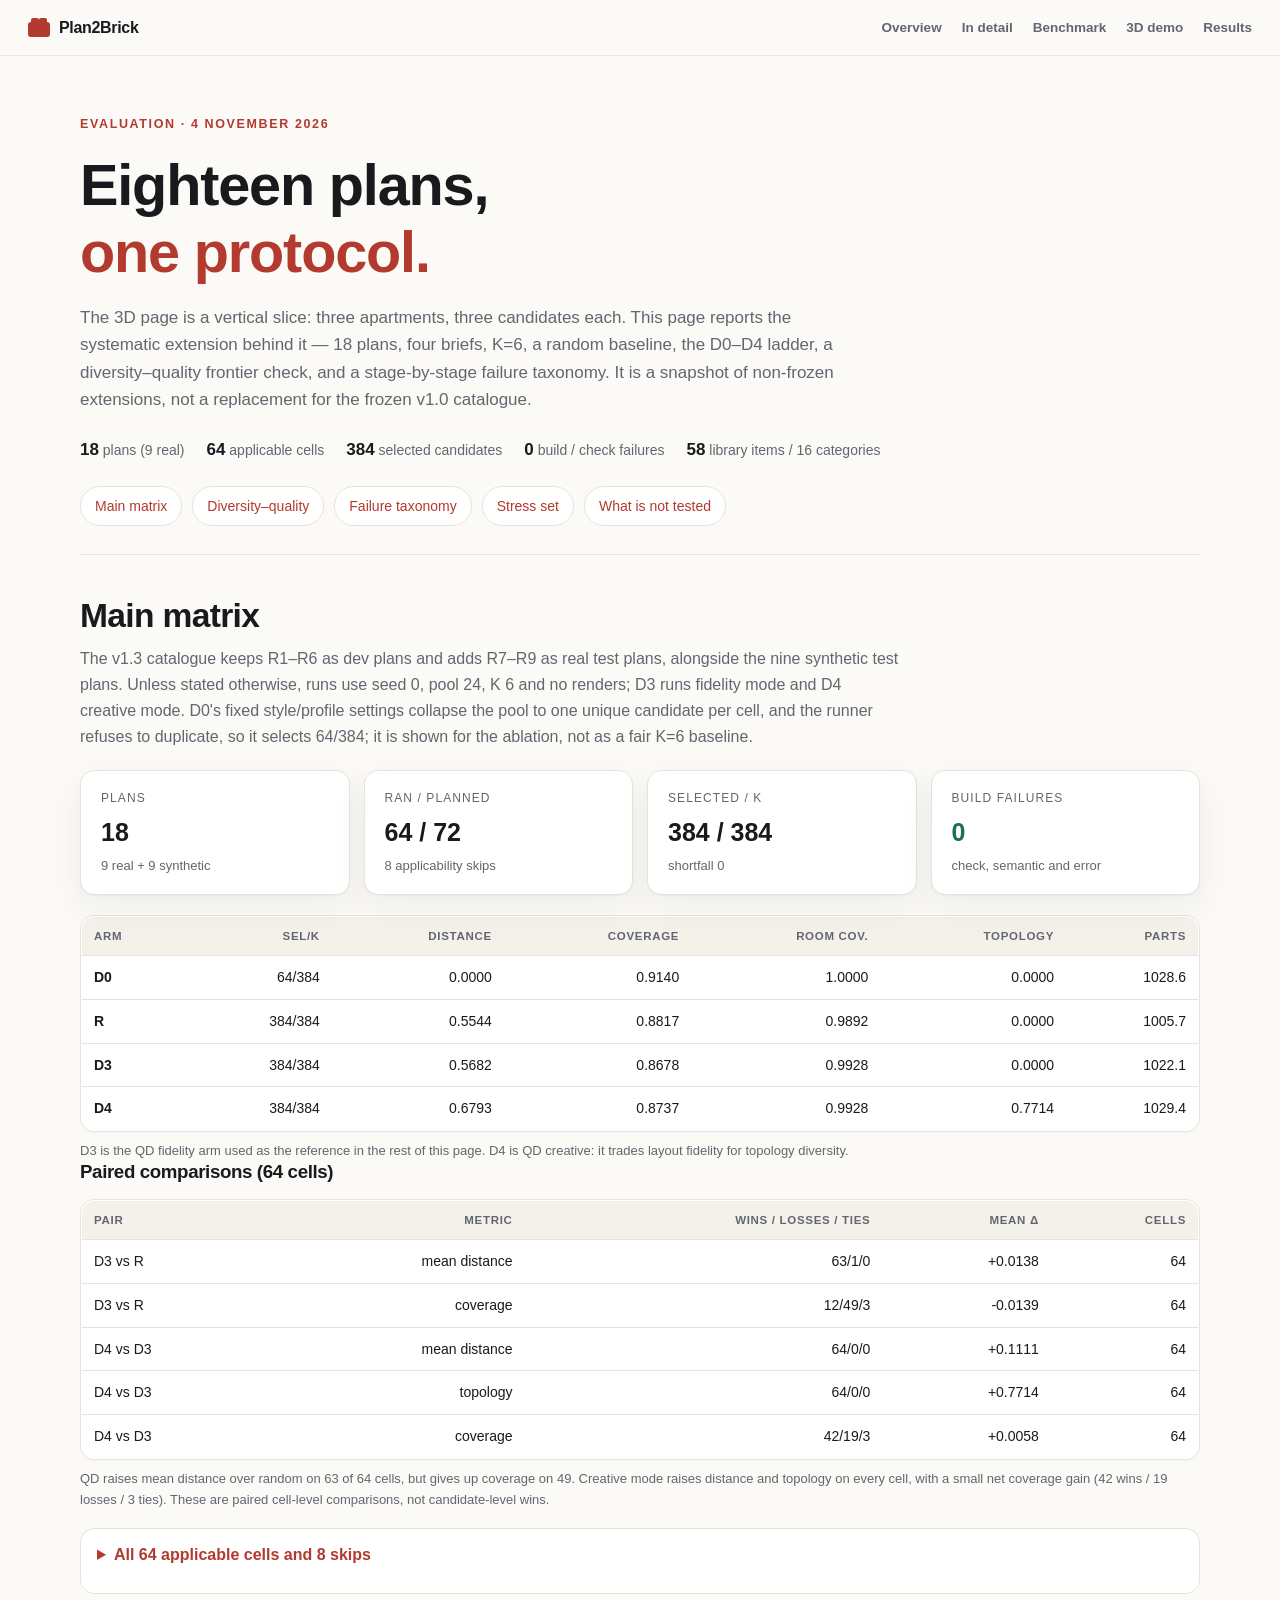
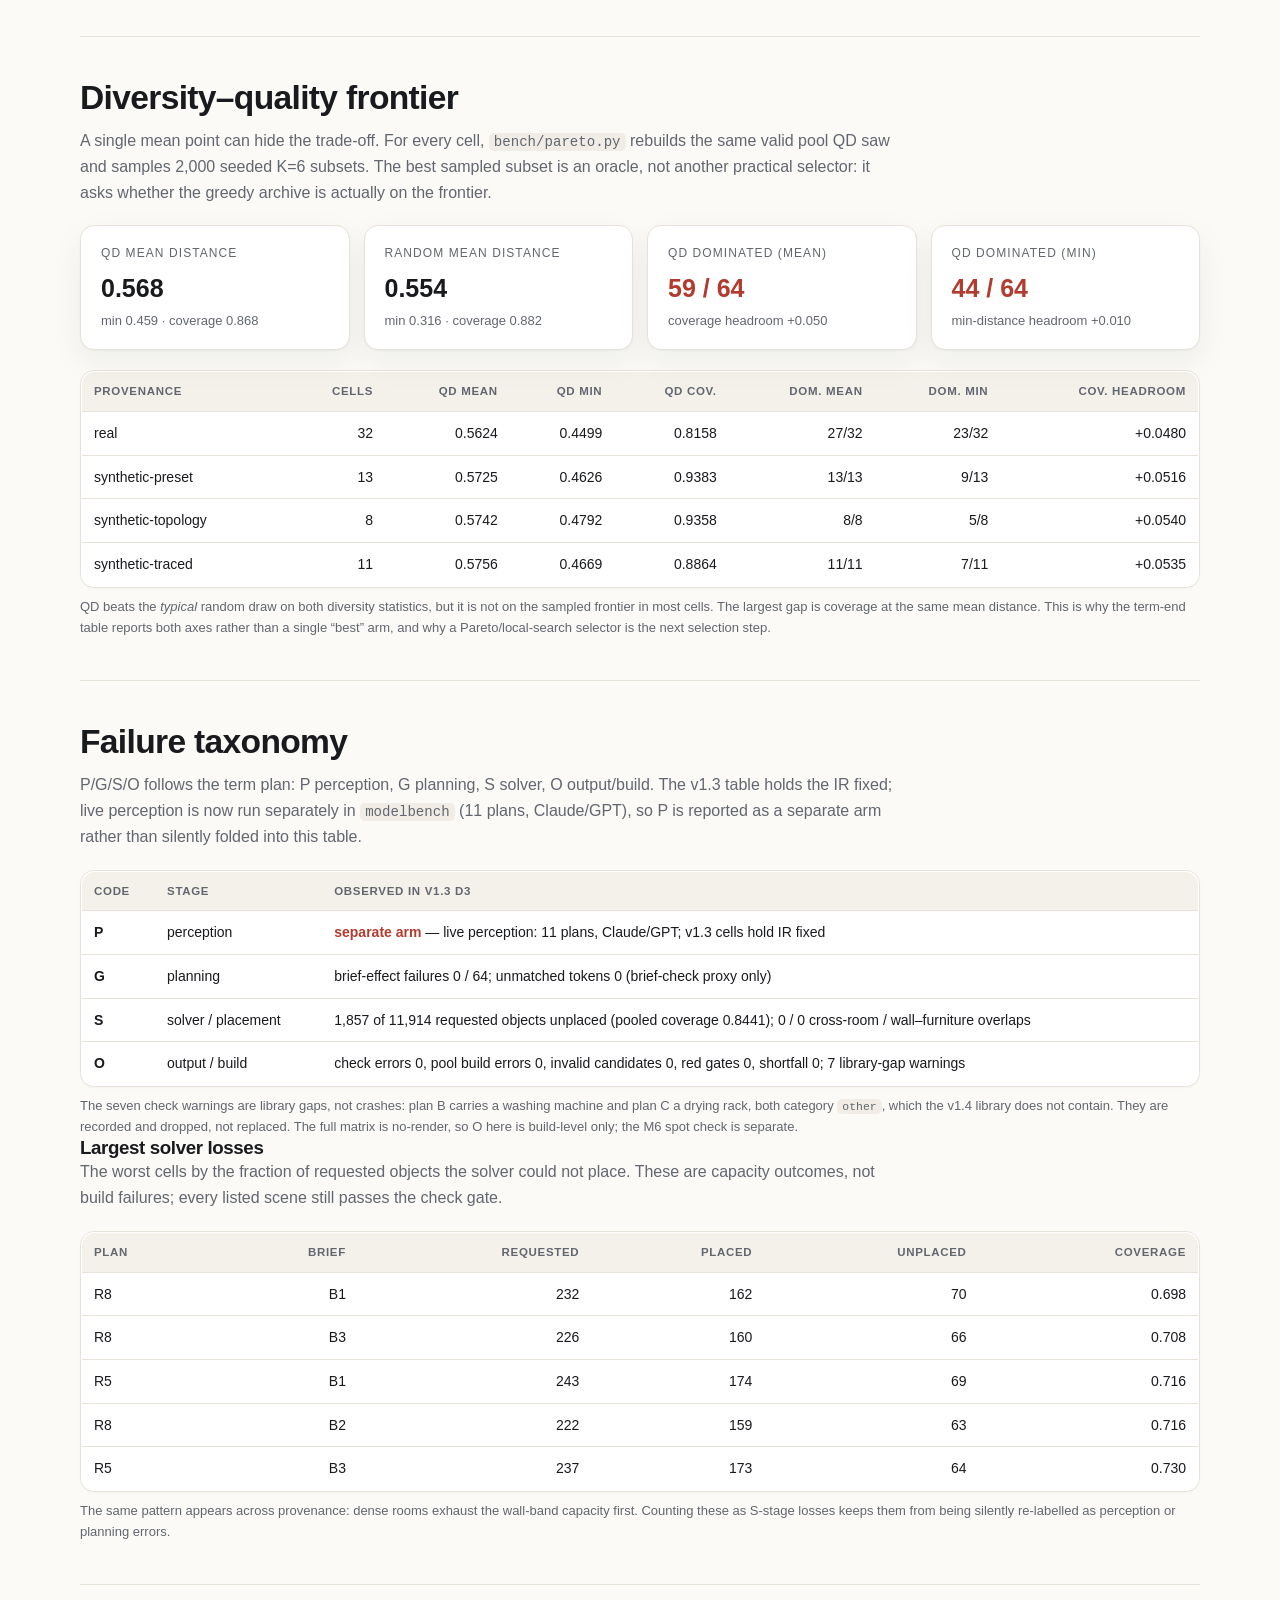
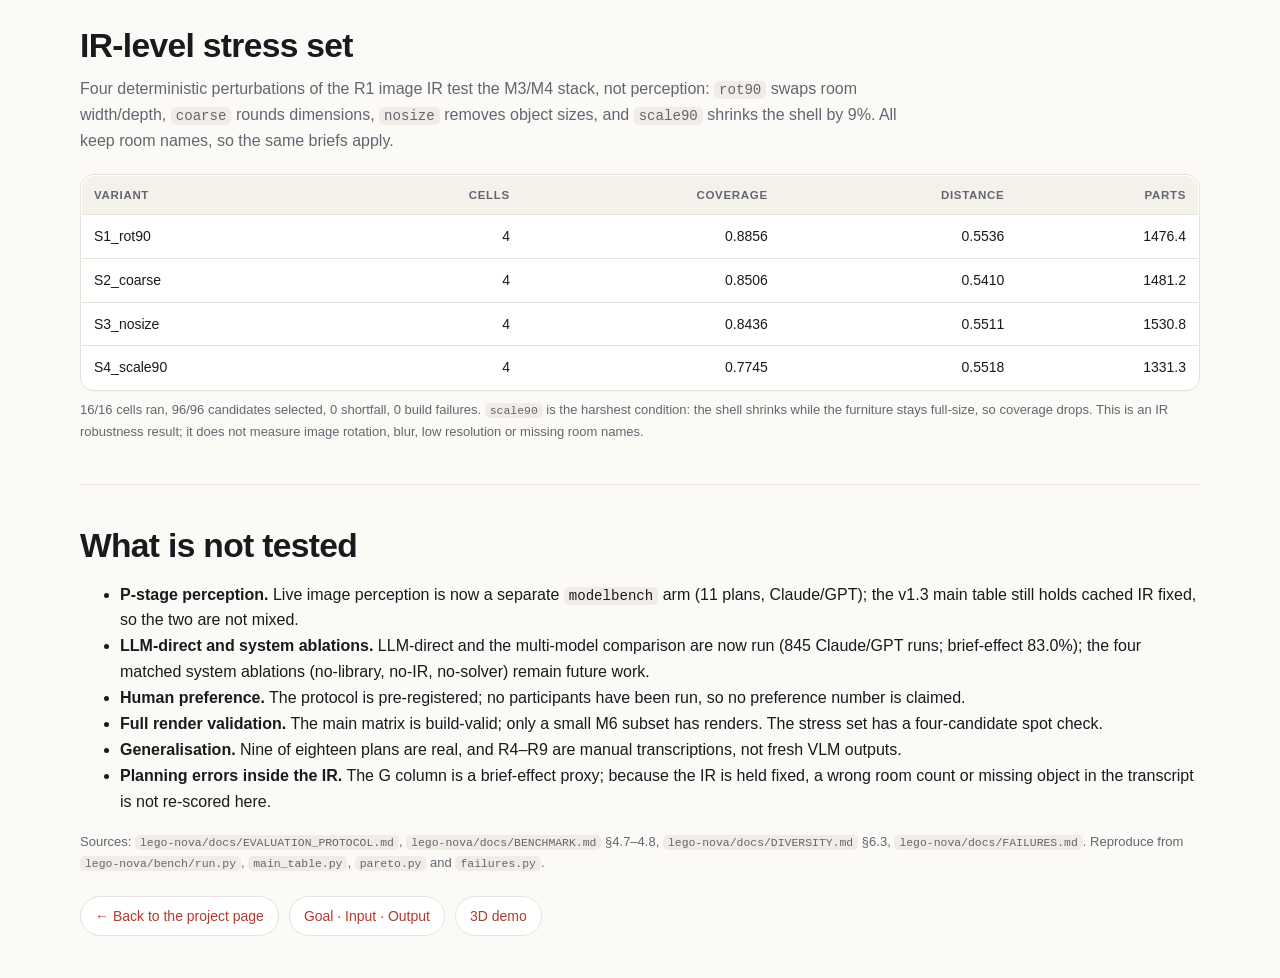
==== benchmark.html @ 7be073e9 "Publish Plan2Brick project page" ====
<!doctype html>
<html lang="en">
<head>
<meta charset="utf-8">
<meta name="viewport" content="width=device-width, initial-scale=1">
<title>Plan2Brick · Benchmark</title>
<meta name="description" content="Plan2Brick benchmark: 18 floor plans, 4 briefs, K=6, four baseline arms, diversity-quality Pareto and a P/G/S/O failure taxonomy (4 November 2026).">
<link rel="icon" href="data:image/svg+xml,%3Csvg xmlns='http://www.w3.org/2000/svg' viewBox='0 0 64 64'%3E%3Crect x='6' y='20' width='52' height='34' rx='6' fill='%23b23a2e'/%3E%3Crect x='14' y='12' width='12' height='10' rx='3' fill='%23b23a2e'/%3E%3Crect x='38' y='12' width='12' height='10' rx='3' fill='%23b23a2e'/%3E%3C/svg%3E">
<link rel="stylesheet" href="./styles.css">
<style>
  .bench-hero { padding: 58px 0 28px; border-bottom: 1px solid var(--line); }
  .bench-hero h1 { font-size: clamp(2rem, 4.6vw, 3.6rem); max-width: 900px; }
  .bench-hero h1 em { color: var(--accent); font-style: normal; }
  .bench-sub { max-width: 760px; color: var(--muted); margin-top: 18px; font-size: 17px; }
  .facts { display: flex; flex-wrap: wrap; gap: 10px 22px; margin-top: 22px; color: var(--muted); font-size: 14px; }
  .facts b { color: var(--ink); font-size: 17px; }
  .bench-section { padding: 42px 0; border-bottom: 1px solid var(--line); }
  .bench-section h2 { font-size: clamp(1.5rem, 2.7vw, 2.1rem); margin-bottom: 10px; }
  .bench-section .lede { max-width: 820px; color: var(--muted); margin-bottom: 20px; }
  .bench-grid { display: grid; grid-template-columns: repeat(auto-fit, minmax(210px, 1fr)); gap: 14px; margin: 20px 0; }
  .card { background: var(--card); border: 1px solid var(--line); border-radius: var(--radius); padding: 18px 20px; box-shadow: var(--shadow); }
  .card .k { color: var(--muted); font-size: 12px; text-transform: uppercase; letter-spacing: .09em; }
  .card .v { font-size: 25px; font-weight: 750; margin-top: 4px; }
  .card .n { color: var(--muted); font-size: 13px; margin-top: 2px; }
  .table-wrap { overflow-x: auto; margin: 16px 0 8px; border-radius: var(--radius); }
  table { width: 100%; border-collapse: collapse; margin: 0; font-size: 14px; background: var(--card); border: 1px solid var(--line); border-radius: var(--radius); overflow: hidden; }
  th, td { padding: 10px 12px; border-bottom: 1px solid var(--line); text-align: right; white-space: nowrap; }
  th { background: var(--soft); color: var(--muted); font-size: 11.5px; text-transform: uppercase; letter-spacing: .06em; }
  th:first-child, td:first-child { text-align: left; }
  tr:last-child td { border-bottom: none; }
  .fault-table th:nth-child(2), .fault-table td:nth-child(2),
  .fault-table th:nth-child(3), .fault-table td:nth-child(3) { text-align: left; }
  .fault-table td:nth-child(3) { white-space: normal; min-width: 340px; }
  .all-cells { margin-top: 18px; border: 1px solid var(--line); border-radius: var(--radius); background: var(--card); padding: 0 16px 12px; }
  .all-cells summary { cursor: pointer; padding: 13px 0; font-weight: 650; color: var(--accent); }
  .all-cells .table-wrap { margin-top: 4px; }
  .note { color: var(--muted); font-size: 13px; margin-top: 8px; }
  .good { color: var(--green); font-weight: 650; }
  .warn { color: var(--accent); font-weight: 650; }
  .bench-links { display: flex; flex-wrap: wrap; gap: 10px; margin-top: 22px; }
  .bench-links a { border: 1px solid var(--line); background: var(--card); border-radius: 999px; padding: 8px 14px; font-size: 14px; }
  .bench-links a:hover { text-decoration: none; border-color: var(--accent); color: var(--accent); }
  code { font-family: var(--mono); }
  @media (max-width: 720px) {
    .site-head nav { display: none; }
    .bench-section { padding: 30px 0; }
    th, td { padding: 8px 9px; font-size: 12.5px; }
  }
</style>
</head>
<body>
<a class="skip" href="#main">Skip to the benchmark</a>
<header class="site-head">
  <a class="brand" href="index.html" aria-label="Plan2Brick home">
    <span class="brick" aria-hidden="true"><i></i><i></i></span>
    <span>Plan2Brick</span>
  </a>
  <nav aria-label="Sections">
    <a href="index.html">Overview</a>
    <a href="goal.html">In detail</a>
    <a href="benchmark.html" aria-current="page">Benchmark</a>
    <a href="index.html#viewer">3D demo</a>
    <a href="index.html#results">Results</a>
  </nav>
</header>

<main id="main">
<section class="bench-hero wrap">
  <p class="eyebrow">Evaluation · 4 November 2026</p>
  <h1>Eighteen plans,<br><em>one protocol.</em></h1>
  <p class="bench-sub">The 3D page is a vertical slice: three apartments, three candidates each.
  This page reports the systematic extension behind it — 18 plans, four briefs, K=6,
  a random baseline, the D0–D4 ladder, a diversity–quality frontier check, and a
  stage-by-stage failure taxonomy. It is a snapshot of non-frozen extensions, not a
  replacement for the frozen v1.0 catalogue.</p>
  <div class="facts">
    <span><b>18</b> plans (9 real)</span>
    <span><b>64</b> applicable cells</span>
    <span><b>384</b> selected candidates</span>
    <span><b>0</b> build / check failures</span>
    <span><b>58</b> library items / 16 categories</span>
  </div>
  <div class="bench-links">
    <a href="#matrix">Main matrix</a>
    <a href="#pareto">Diversity–quality</a>
    <a href="#failures">Failure taxonomy</a>
    <a href="#stress">Stress set</a>
    <a href="#caveats">What is not tested</a>
  </div>
</section>

<section class="bench-section wrap" id="matrix">
  <h2>Main matrix</h2>
  <p class="lede">The v1.3 catalogue keeps R1–R6 as dev plans and adds R7–R9 as real test
  plans, alongside the nine synthetic test plans. Unless stated otherwise, runs use seed
  0, pool 24, K 6 and no renders; D3 runs fidelity mode and D4 creative mode. D0's fixed
  style/profile settings collapse the pool to one unique candidate per cell, and the
  runner refuses to duplicate, so it selects 64/384; it is shown for the ablation, not as
  a fair K=6 baseline.</p>
  <div class="bench-grid">
    <div class="card"><div class="k">Plans</div><div class="v">18</div><div class="n">9 real + 9 synthetic</div></div>
    <div class="card"><div class="k">Ran / planned</div><div class="v">64 / 72</div><div class="n">8 applicability skips</div></div>
    <div class="card"><div class="k">Selected / K</div><div class="v">384 / 384</div><div class="n">shortfall 0</div></div>
    <div class="card"><div class="k">Build failures</div><div class="v good">0</div><div class="n">check, semantic and error</div></div>
  </div>
  <div class="table-wrap"><table class=""><thead><tr><th>Arm</th><th>Sel/K</th><th>Distance</th><th>Coverage</th><th>Room cov.</th><th>Topology</th><th>Parts</th></tr></thead><tbody><tr><td><b>D0</b></td><td>64/384</td><td>0.0000</td><td>0.9140</td><td>1.0000</td><td>0.0000</td><td>1028.6</td></tr><tr><td><b>R</b></td><td>384/384</td><td>0.5544</td><td>0.8817</td><td>0.9892</td><td>0.0000</td><td>1005.7</td></tr><tr><td><b>D3</b></td><td>384/384</td><td>0.5682</td><td>0.8678</td><td>0.9928</td><td>0.0000</td><td>1022.1</td></tr><tr><td><b>D4</b></td><td>384/384</td><td>0.6793</td><td>0.8737</td><td>0.9928</td><td>0.7714</td><td>1029.4</td></tr></tbody></table></div>
  <p class="note">D3 is the QD fidelity arm used as the reference in the rest of this page.
  D4 is QD creative: it trades layout fidelity for topology diversity.</p>

  <h3>Paired comparisons (64 cells)</h3>
  <div class="table-wrap"><table class=""><thead><tr><th>Pair</th><th>Metric</th><th>Wins / losses / ties</th><th>Mean Δ</th><th>Cells</th></tr></thead><tbody><tr><td>D3 vs R</td><td>mean distance</td><td>63/1/0</td><td>+0.0138</td><td>64</td></tr><tr><td>D3 vs R</td><td>coverage</td><td>12/49/3</td><td>-0.0139</td><td>64</td></tr><tr><td>D4 vs D3</td><td>mean distance</td><td>64/0/0</td><td>+0.1111</td><td>64</td></tr><tr><td>D4 vs D3</td><td>topology</td><td>64/0/0</td><td>+0.7714</td><td>64</td></tr><tr><td>D4 vs D3</td><td>coverage</td><td>42/19/3</td><td>+0.0058</td><td>64</td></tr></tbody></table></div>
  <p class="note">QD raises mean distance over random on 63 of 64 cells, but gives up
  coverage on 49. Creative mode raises distance and topology on every cell, with a small
  net coverage gain (42 wins / 19 losses / 3 ties). These are paired cell-level
  comparisons, not candidate-level wins.</p>

  <details class="all-cells">
    <summary>All 64 applicable cells and 8 skips</summary>
    <div class="table-wrap"><table class=""><thead><tr><th>Plan</th><th>Brief</th><th>Split</th><th>Provenance</th><th>Sel/K</th><th>Distance</th><th>Coverage</th><th>Room cov.</th><th>Parts</th></tr></thead><tbody><tr><td>R1</td><td>B1</td><td>dev</td><td>real</td><td>6/6</td><td>0.552</td><td>0.836</td><td>1.000</td><td>1463.8</td></tr><tr><td>R1</td><td>B2</td><td>dev</td><td>real</td><td>6/6</td><td>0.554</td><td>0.870</td><td>1.000</td><td>1466.8</td></tr><tr><td>R1</td><td>B3</td><td>dev</td><td>real</td><td>6/6</td><td>0.551</td><td>0.846</td><td>1.000</td><td>1461.3</td></tr><tr><td>R1</td><td>B4</td><td>dev</td><td>real</td><td>6/6</td><td>0.567</td><td>0.867</td><td>1.000</td><td>1475.2</td></tr><tr><td>R2</td><td>B1</td><td>dev</td><td>real</td><td>6/6</td><td>0.559</td><td>0.879</td><td>1.000</td><td>771.0</td></tr><tr><td>R2</td><td>B2</td><td>dev</td><td>real</td><td>6/6</td><td>0.575</td><td>0.901</td><td>1.000</td><td>783.5</td></tr><tr><td>R2</td><td>B3</td><td>dev</td><td>real</td><td>6/6</td><td>0.566</td><td>0.880</td><td>1.000</td><td>754.2</td></tr><tr><td>R3</td><td>B1</td><td>dev</td><td>real</td><td>6/6</td><td>0.570</td><td>0.831</td><td>1.000</td><td>905.7</td></tr><tr><td>R3</td><td>B3</td><td>dev</td><td>real</td><td>6/6</td><td>0.571</td><td>0.846</td><td>1.000</td><td>900.3</td></tr><tr><td>R3</td><td>B4</td><td>dev</td><td>real</td><td>6/6</td><td>0.568</td><td>0.924</td><td>1.000</td><td>911.0</td></tr><tr><td>R4</td><td>B1</td><td>dev</td><td>real</td><td>6/6</td><td>0.568</td><td>0.769</td><td>1.000</td><td>823.3</td></tr><tr><td>R4</td><td>B2</td><td>dev</td><td>real</td><td>6/6</td><td>0.569</td><td>0.811</td><td>1.000</td><td>819.3</td></tr><tr><td>R4</td><td>B3</td><td>dev</td><td>real</td><td>6/6</td><td>0.565</td><td>0.775</td><td>1.000</td><td>817.3</td></tr><tr><td>R5</td><td>B1</td><td>dev</td><td>real</td><td>6/6</td><td>0.560</td><td>0.741</td><td>1.000</td><td>1038.3</td></tr><tr><td>R5</td><td>B2</td><td>dev</td><td>real</td><td>6/6</td><td>0.561</td><td>0.799</td><td>1.000</td><td>1050.3</td></tr><tr><td>R5</td><td>B3</td><td>dev</td><td>real</td><td>6/6</td><td>0.561</td><td>0.755</td><td>1.000</td><td>1036.7</td></tr><tr><td>R5</td><td>B4</td><td>dev</td><td>real</td><td>6/6</td><td>0.567</td><td>0.825</td><td>1.000</td><td>1067.3</td></tr><tr><td>R6</td><td>B1</td><td>dev</td><td>real</td><td>6/6</td><td>0.562</td><td>0.811</td><td>1.000</td><td>1443.5</td></tr><tr><td>R6</td><td>B2</td><td>dev</td><td>real</td><td>6/6</td><td>0.565</td><td>0.816</td><td>1.000</td><td>1431.8</td></tr><tr><td>R6</td><td>B3</td><td>dev</td><td>real</td><td>6/6</td><td>0.563</td><td>0.823</td><td>1.000</td><td>1443.2</td></tr><tr><td>R6</td><td>B4</td><td>dev</td><td>real</td><td>6/6</td><td>0.554</td><td>0.857</td><td>1.000</td><td>1402.0</td></tr><tr><td>R7</td><td>B1</td><td>test</td><td>real</td><td>6/6</td><td>0.558</td><td>0.771</td><td>0.963</td><td>1122.0</td></tr><tr><td>R7</td><td>B2</td><td>test</td><td>real</td><td>6/6</td><td>0.553</td><td>0.807</td><td>0.963</td><td>1113.5</td></tr><tr><td>R7</td><td>B3</td><td>test</td><td>real</td><td>6/6</td><td>0.559</td><td>0.786</td><td>0.963</td><td>1118.2</td></tr><tr><td>R7</td><td>B4</td><td>test</td><td>real</td><td>6/6</td><td>0.571</td><td>0.835</td><td>0.963</td><td>1137.3</td></tr><tr><td>R8</td><td>B1</td><td>test</td><td>real</td><td>6/6</td><td>0.560</td><td>0.720</td><td>1.000</td><td>1105.5</td></tr><tr><td>R8</td><td>B2</td><td>test</td><td>real</td><td>6/6</td><td>0.566</td><td>0.736</td><td>1.000</td><td>1091.8</td></tr><tr><td>R8</td><td>B3</td><td>test</td><td>real</td><td>6/6</td><td>0.560</td><td>0.730</td><td>1.000</td><td>1102.2</td></tr><tr><td>R8</td><td>B4</td><td>test</td><td>real</td><td>6/6</td><td>0.557</td><td>0.817</td><td>1.000</td><td>1152.5</td></tr><tr><td>R9</td><td>B1</td><td>test</td><td>real</td><td>6/6</td><td>0.547</td><td>0.791</td><td>1.000</td><td>1329.7</td></tr><tr><td>R9</td><td>B2</td><td>test</td><td>real</td><td>6/6</td><td>0.560</td><td>0.844</td><td>1.000</td><td>1350.7</td></tr><tr><td>R9</td><td>B3</td><td>test</td><td>real</td><td>6/6</td><td>0.575</td><td>0.810</td><td>1.000</td><td>1347.2</td></tr><tr><td>A</td><td>B1</td><td>test</td><td>synthetic-traced</td><td>6/6</td><td>0.571</td><td>0.830</td><td>1.000</td><td>1035.3</td></tr><tr><td>A</td><td>B2</td><td>test</td><td>synthetic-traced</td><td>6/6</td><td>0.572</td><td>0.854</td><td>1.000</td><td>1024.7</td></tr><tr><td>A</td><td>B3</td><td>test</td><td>synthetic-traced</td><td>6/6</td><td>0.572</td><td>0.839</td><td>1.000</td><td>1025.3</td></tr><tr><td>A</td><td>B4</td><td>test</td><td>synthetic-traced</td><td>6/6</td><td>0.572</td><td>0.896</td><td>1.000</td><td>1072.3</td></tr><tr><td>B</td><td>B1</td><td>test</td><td>synthetic-traced</td><td>6/6</td><td>0.575</td><td>0.842</td><td>0.944</td><td>771.2</td></tr><tr><td>B</td><td>B2</td><td>test</td><td>synthetic-traced</td><td>6/6</td><td>0.576</td><td>0.833</td><td>0.944</td><td>771.2</td></tr><tr><td>B</td><td>B3</td><td>test</td><td>synthetic-traced</td><td>6/6</td><td>0.577</td><td>0.881</td><td>0.944</td><td>762.0</td></tr><tr><td>C</td><td>B1</td><td>test</td><td>synthetic-traced</td><td>6/6</td><td>0.575</td><td>0.925</td><td>0.963</td><td>1153.2</td></tr><tr><td>C</td><td>B2</td><td>test</td><td>synthetic-traced</td><td>6/6</td><td>0.578</td><td>0.953</td><td>0.963</td><td>1143.3</td></tr><tr><td>C</td><td>B3</td><td>test</td><td>synthetic-traced</td><td>6/6</td><td>0.576</td><td>0.941</td><td>0.963</td><td>1145.2</td></tr><tr><td>C</td><td>B4</td><td>test</td><td>synthetic-traced</td><td>6/6</td><td>0.587</td><td>0.955</td><td>0.963</td><td>1176.2</td></tr><tr><td>studio</td><td>B1</td><td>test</td><td>synthetic-preset</td><td>6/6</td><td>0.577</td><td>0.891</td><td>1.000</td><td>579.2</td></tr><tr><td>studio</td><td>B2</td><td>test</td><td>synthetic-preset</td><td>6/6</td><td>0.582</td><td>0.957</td><td>1.000</td><td>569.0</td></tr><tr><td>studio</td><td>B3</td><td>test</td><td>synthetic-preset</td><td>6/6</td><td>0.579</td><td>0.910</td><td>1.000</td><td>573.0</td></tr><tr><td>1br</td><td>B1</td><td>test</td><td>synthetic-preset</td><td>6/6</td><td>0.567</td><td>0.949</td><td>1.000</td><td>788.2</td></tr><tr><td>1br</td><td>B2</td><td>test</td><td>synthetic-preset</td><td>6/6</td><td>0.573</td><td>0.979</td><td>1.000</td><td>797.3</td></tr><tr><td>1br</td><td>B3</td><td>test</td><td>synthetic-preset</td><td>6/6</td><td>0.568</td><td>0.947</td><td>1.000</td><td>777.2</td></tr><tr><td>2br</td><td>B1</td><td>test</td><td>synthetic-preset</td><td>6/6</td><td>0.566</td><td>0.892</td><td>1.000</td><td>919.0</td></tr><tr><td>2br</td><td>B2</td><td>test</td><td>synthetic-preset</td><td>6/6</td><td>0.567</td><td>0.945</td><td>1.000</td><td>911.5</td></tr><tr><td>2br</td><td>B3</td><td>test</td><td>synthetic-preset</td><td>6/6</td><td>0.567</td><td>0.912</td><td>1.000</td><td>911.3</td></tr><tr><td>3br</td><td>B1</td><td>test</td><td>synthetic-preset</td><td>6/6</td><td>0.569</td><td>0.938</td><td>1.000</td><td>1238.2</td></tr><tr><td>3br</td><td>B2</td><td>test</td><td>synthetic-preset</td><td>6/6</td><td>0.576</td><td>0.956</td><td>1.000</td><td>1223.8</td></tr><tr><td>3br</td><td>B3</td><td>test</td><td>synthetic-preset</td><td>6/6</td><td>0.570</td><td>0.945</td><td>1.000</td><td>1229.3</td></tr><tr><td>3br</td><td>B4</td><td>test</td><td>synthetic-preset</td><td>6/6</td><td>0.582</td><td>0.976</td><td>1.000</td><td>1250.0</td></tr><tr><td>openplan</td><td>B1</td><td>test</td><td>synthetic-topology</td><td>6/6</td><td>0.571</td><td>0.923</td><td>1.000</td><td>793.5</td></tr><tr><td>openplan</td><td>B2</td><td>test</td><td>synthetic-topology</td><td>6/6</td><td>0.570</td><td>0.917</td><td>1.000</td><td>770.7</td></tr><tr><td>openplan</td><td>B3</td><td>test</td><td>synthetic-topology</td><td>6/6</td><td>0.571</td><td>0.920</td><td>1.000</td><td>782.5</td></tr><tr><td>openplan</td><td>B4</td><td>test</td><td>synthetic-topology</td><td>6/6</td><td>0.582</td><td>0.956</td><td>1.000</td><td>777.5</td></tr><tr><td>lshape</td><td>B1</td><td>test</td><td>synthetic-topology</td><td>6/6</td><td>0.569</td><td>0.932</td><td>1.000</td><td>815.8</td></tr><tr><td>lshape</td><td>B2</td><td>test</td><td>synthetic-topology</td><td>6/6</td><td>0.579</td><td>0.945</td><td>1.000</td><td>782.8</td></tr><tr><td>lshape</td><td>B3</td><td>test</td><td>synthetic-topology</td><td>6/6</td><td>0.571</td><td>0.947</td><td>1.000</td><td>807.8</td></tr><tr><td>lshape</td><td>B4</td><td>test</td><td>synthetic-topology</td><td>6/6</td><td>0.581</td><td>0.946</td><td>1.000</td><td>800.5</td></tr></tbody></table></div>
    <p class="note"><b>Applicability skips.</b> R2 B4: unmatched: Use the dining room as a study; R3 B2: unmatched: Remove the plant from the living room; R4 B4: unmatched: Use the dining room as a study; R9 B4: unmatched: Use the dining room as a study; B B4: unmatched: Use the dining room as a study; studio B4: unmatched: Use the dining room as a study; 1br B4: unmatched: Use the dining room as a study; 2br B4: unmatched: Use the dining room as a study.</p>
  </details>
</section>

<section class="bench-section wrap" id="pareto">
  <h2>Diversity–quality frontier</h2>
  <p class="lede">A single mean point can hide the trade-off. For every cell,
  <code>bench/pareto.py</code> rebuilds the same valid pool QD saw and samples 2,000
  seeded K=6 subsets. The best sampled subset is an oracle, not another practical
  selector: it asks whether the greedy archive is actually on the frontier.</p>
  <div class="bench-grid">
    <div class="card"><div class="k">QD mean distance</div><div class="v">0.568</div><div class="n">min 0.459 · coverage 0.868</div></div>
    <div class="card"><div class="k">Random mean distance</div><div class="v">0.554</div><div class="n">min 0.316 · coverage 0.882</div></div>
    <div class="card"><div class="k">QD dominated (mean)</div><div class="v warn">59 / 64</div><div class="n">coverage headroom +0.050</div></div>
    <div class="card"><div class="k">QD dominated (min)</div><div class="v warn">44 / 64</div><div class="n">min-distance headroom +0.010</div></div>
  </div>
  <div class="table-wrap"><table class=""><thead><tr><th>Provenance</th><th>Cells</th><th>QD mean</th><th>QD min</th><th>QD cov.</th><th>Dom. mean</th><th>Dom. min</th><th>Cov. headroom</th></tr></thead><tbody><tr><td>real</td><td>32</td><td>0.5624</td><td>0.4499</td><td>0.8158</td><td>27/32</td><td>23/32</td><td>+0.0480</td></tr><tr><td>synthetic-preset</td><td>13</td><td>0.5725</td><td>0.4626</td><td>0.9383</td><td>13/13</td><td>9/13</td><td>+0.0516</td></tr><tr><td>synthetic-topology</td><td>8</td><td>0.5742</td><td>0.4792</td><td>0.9358</td><td>8/8</td><td>5/8</td><td>+0.0540</td></tr><tr><td>synthetic-traced</td><td>11</td><td>0.5756</td><td>0.4669</td><td>0.8864</td><td>11/11</td><td>7/11</td><td>+0.0535</td></tr></tbody></table></div>
  <p class="note">QD beats the <em>typical</em> random draw on both diversity statistics,
  but it is not on the sampled frontier in most cells. The largest gap is coverage at the
  same mean distance. This is why the term-end table reports both axes rather than a
  single “best” arm, and why a Pareto/local-search selector is the next selection step.</p>
</section>

<section class="bench-section wrap" id="failures">
  <h2>Failure taxonomy</h2>
  <p class="lede">P/G/S/O follows the term plan: P perception, G planning, S solver,
  O output/build. The v1.3 table holds the IR fixed; live perception is now run
  separately in <code>modelbench</code> (11 plans, Claude/GPT), so P is reported
  as a separate arm rather than silently folded into this table.</p>
  <div class="table-wrap"><table class="fault-table"><thead><tr><th>Code</th><th>Stage</th><th>Observed in v1.3 D3</th></tr></thead><tbody><tr><td><b>P</b></td><td>perception</td><td><span class='warn'>separate arm</span> — live perception: 11 plans, Claude/GPT; v1.3 cells hold IR fixed</td></tr><tr><td><b>G</b></td><td>planning</td><td>brief-effect failures 0 / 64; unmatched tokens 0 (brief-check proxy only)</td></tr><tr><td><b>S</b></td><td>solver / placement</td><td>1,857 of 11,914 requested objects unplaced (pooled coverage 0.8441); 0 / 0 cross-room / wall–furniture overlaps</td></tr><tr><td><b>O</b></td><td>output / build</td><td>check errors 0, pool build errors 0, invalid candidates 0, red gates 0, shortfall 0; 7 library-gap warnings</td></tr></tbody></table></div>
  <p class="note">The seven check warnings are library gaps, not crashes: plan B carries
  a washing machine and plan C a drying rack, both category <code>other</code>, which the
  v1.4 library does not contain. They are recorded and dropped, not replaced. The full
  matrix is no-render, so O here is build-level only; the M6 spot check is separate.</p>

  <h3>Largest solver losses</h3>
  <p class="lede">The worst cells by the fraction of requested objects the solver could
  not place. These are capacity outcomes, not build failures; every listed scene still
  passes the check gate.</p>
  <div class="table-wrap"><table class=""><thead><tr><th>Plan</th><th>Brief</th><th>Requested</th><th>Placed</th><th>Unplaced</th><th>Coverage</th></tr></thead><tbody><tr><td>R8</td><td>B1</td><td>232</td><td>162</td><td>70</td><td>0.698</td></tr><tr><td>R8</td><td>B3</td><td>226</td><td>160</td><td>66</td><td>0.708</td></tr><tr><td>R5</td><td>B1</td><td>243</td><td>174</td><td>69</td><td>0.716</td></tr><tr><td>R8</td><td>B2</td><td>222</td><td>159</td><td>63</td><td>0.716</td></tr><tr><td>R5</td><td>B3</td><td>237</td><td>173</td><td>64</td><td>0.730</td></tr></tbody></table></div>
  <p class="note">The same pattern appears across provenance: dense rooms exhaust the
  wall-band capacity first. Counting these as S-stage losses keeps them from being
  silently re-labelled as perception or planning errors.</p>
</section>

<section class="bench-section wrap" id="stress">
  <h2>IR-level stress set</h2>
  <p class="lede">Four deterministic perturbations of the R1 image IR test the M3/M4
  stack, not perception: <code>rot90</code> swaps room width/depth, <code>coarse</code>
  rounds dimensions, <code>nosize</code> removes object sizes, and <code>scale90</code>
  shrinks the shell by 9%. All keep room names, so the same briefs apply.</p>
  <div class="table-wrap"><table class=""><thead><tr><th>Variant</th><th>Cells</th><th>Coverage</th><th>Distance</th><th>Parts</th></tr></thead><tbody><tr><td>S1_rot90</td><td>4</td><td>0.8856</td><td>0.5536</td><td>1476.4</td></tr><tr><td>S2_coarse</td><td>4</td><td>0.8506</td><td>0.5410</td><td>1481.2</td></tr><tr><td>S3_nosize</td><td>4</td><td>0.8436</td><td>0.5511</td><td>1530.8</td></tr><tr><td>S4_scale90</td><td>4</td><td>0.7745</td><td>0.5518</td><td>1331.3</td></tr></tbody></table></div>
  <p class="note">16/16 cells ran, 96/96 candidates selected, 0 shortfall, 0 build
  failures. <code>scale90</code> is the harshest condition: the shell shrinks while the
  furniture stays full-size, so coverage drops. This is an IR robustness result; it does
  not measure image rotation, blur, low resolution or missing room names.</p>
</section>

<section class="bench-section wrap" id="caveats">
  <h2>What is not tested</h2>
  <ul>
    <li><b>P-stage perception.</b> Live image perception is now a separate <code>modelbench</code> arm (11 plans, Claude/GPT); the v1.3 main table still holds cached IR fixed, so the two are not mixed.</li>
    <li><b>LLM-direct and system ablations.</b> LLM-direct and the multi-model comparison are now run (845 Claude/GPT runs; brief-effect 83.0%); the four matched system ablations (no-library, no-IR, no-solver) remain future work.</li>
    <li><b>Human preference.</b> The protocol is pre-registered; no participants have been run, so no preference number is claimed.</li>
    <li><b>Full render validation.</b> The main matrix is build-valid; only a small M6 subset has renders. The stress set has a four-candidate spot check.</li>
    <li><b>Generalisation.</b> Nine of eighteen plans are real, and R4–R9 are manual transcriptions, not fresh VLM outputs.</li>
    <li><b>Planning errors inside the IR.</b> The G column is a brief-effect proxy; because the IR is held fixed, a wrong room count or missing object in the transcript is not re-scored here.</li>
  </ul>
  <p class="note">Sources: <code>lego-nova/docs/EVALUATION_PROTOCOL.md</code>,
  <code>lego-nova/docs/BENCHMARK.md</code> §4.7–4.8,
  <code>lego-nova/docs/DIVERSITY.md</code> §6.3,
  <code>lego-nova/docs/FAILURES.md</code>. Reproduce from
  <code>lego-nova/bench/run.py</code>, <code>main_table.py</code>, <code>pareto.py</code>
  and <code>failures.py</code>.</p>
  <div class="bench-links">
    <a href="index.html">← Back to the project page</a>
    <a href="goal.html">Goal · Input · Output</a>
    <a href="index.html#viewer">3D demo</a>
  </div>
</section>
</main>
</body>
</html>
---- styles.css ----
:root {
  --ink: #191a1e;
  --muted: #62666f;
  --paper: #fbfaf7;
  --card: #ffffff;
  --line: #e8e3da;
  --soft: #f4f1eb;
  --accent: #b23a2e;
  --accent-deep: #8f2c23;
  --green: #1f6f54;
  --blue: #335c81;
  --maxw: 1120px;
  --radius: 14px;
  --shadow: 0 1px 2px rgba(25, 26, 30, .04), 0 12px 34px rgba(25, 26, 30, .06);
  --mono: ui-monospace, SFMono-Regular, "Cascadia Code", Consolas, monospace;
}

* { box-sizing: border-box; }
html { scroll-behavior: smooth; }
body {
  margin: 0;
  color: var(--ink);
  background: var(--paper);
  font: 16px/1.62 -apple-system, BlinkMacSystemFont, "Segoe UI", Roboto, "Helvetica Neue", Arial, "Noto Sans SC", "Microsoft YaHei", sans-serif;
  -webkit-font-smoothing: antialiased;
  text-rendering: optimizeLegibility;
}
img { max-width: 100%; display: block; }
a { color: var(--accent); text-decoration: none; }
a:hover { text-decoration: underline; }
code { font-family: var(--mono); font-size: .88em; background: #f1ede6; padding: 1px 5px; border-radius: 5px; }
h1, h2, h3 { line-height: 1.16; letter-spacing: -.02em; margin: 0; }
p { margin: 0; }

.skip {
  position: fixed; left: 12px; top: -60px; z-index: 99;
  background: var(--ink); color: #fff; padding: 8px 14px; border-radius: 8px;
}
.skip:focus { top: 12px; }

/* ---------- header ---------- */
.site-head {
  position: sticky; top: 0; z-index: 40;
  display: flex; align-items: center; justify-content: space-between; gap: 24px;
  height: 56px; padding: 0 28px;
  background: rgba(251, 250, 247, .86);
  border-bottom: 1px solid rgba(232, 227, 218, .8);
  backdrop-filter: blur(12px);
}
.brand { display: inline-flex; align-items: center; gap: 9px; color: var(--ink); font-weight: 750; letter-spacing: -.02em; }
.brand:hover { text-decoration: none; }
.brick {
  position: relative; width: 22px; height: 15px; border-radius: 3px;
  background: var(--accent); display: inline-block; margin-top: 3px;
}
.brick i {
  position: absolute; top: -4px; width: 8px; height: 5px; border-radius: 2px 2px 0 0;
  background: var(--accent);
}
.brick i:nth-child(1) { left: 3px; }
.brick i:nth-child(2) { right: 3px; }
.site-head nav { display: flex; gap: 20px; font-size: 13.5px; }
.site-head nav a { color: var(--muted); font-weight: 550; }
.site-head nav a:hover { color: var(--ink); text-decoration: none; }

.wrap { max-width: var(--maxw); margin: 0 auto; padding-left: 26px; padding-right: 26px; }

/* ---------- hero ---------- */
.hero {
  text-align: center; padding-top: 74px; padding-bottom: 44px;
  background:
    radial-gradient(900px 280px at 50% -70px, rgba(178, 58, 46, .075), transparent 70%),
    radial-gradient(circle at 1px 1px, rgba(25, 26, 30, .035) 1px, transparent 0);
  background-size: auto, 26px 26px;
}
.eyebrow {
  color: var(--accent); font-size: 12.5px; font-weight: 700;
  letter-spacing: .13em; text-transform: uppercase; margin-bottom: 18px;
}
.hero h1 {
  font-size: clamp(3.1rem, 7.4vw, 5.2rem);
  font-weight: 780; letter-spacing: -.045em; margin-bottom: 10px;
}
.subtitle {
  font-size: clamp(1.2rem, 2.3vw, 1.62rem);
  color: #3e424a; font-weight: 430; letter-spacing: -.015em;
  max-width: 760px; margin: 0 auto 28px;
}
.authors { font-size: 1.08rem; font-weight: 650; margin-bottom: 4px; }
.affil { color: var(--muted); font-size: .95rem; line-height: 1.5; }
.supervisor { color: var(--muted); font-size: .9rem; margin-top: 7px; font-style: italic; }
.links { display: flex; justify-content: center; flex-wrap: wrap; gap: 10px; margin-top: 26px; }
.pill {
  display: inline-flex; align-items: center; gap: 7px;
  padding: 9px 20px; border-radius: 999px;
  border: 1px solid var(--line); background: var(--card); color: var(--ink);
  font-size: .9rem; font-weight: 650; text-decoration: none;
  box-shadow: 0 1px 1px rgba(25,26,30,.03);
  transition: transform .16s ease, background .16s ease, border-color .16s ease;
}
.pill:hover { text-decoration: none; transform: translateY(-1px); border-color: #d8d1c6; }
.pill.primary { background: var(--ink); border-color: var(--ink); color: #fff; }
.pill.primary:hover { background: var(--accent); border-color: var(--accent); }
.pill .dot { width: 7px; height: 7px; border-radius: 50%; background: #67d39f; box-shadow: 0 0 0 3px rgba(103,211,159,.18); }

.teaser {
  max-width: 980px; margin: 40px auto 0; overflow: hidden; text-align: left;
  background: var(--card); border: 1px solid var(--line); border-radius: 16px;
  box-shadow: var(--shadow);
}
.teaser img { width: 100%; height: auto; }
.teaser figcaption {
  display: flex; gap: 7px; flex-wrap: wrap; padding: 10px 15px;
  border-top: 1px solid var(--line); color: var(--muted); font-size: .78rem; line-height: 1.5;
}
.teaser figcaption b { color: var(--ink); font-weight: 650; }

/* ---------- abstract ---------- */
.abstract { padding-top: 8px; padding-bottom: 18px; }
.abstract-card {
  background: var(--card); border: 1px solid var(--line); border-radius: var(--radius);
  padding: 30px 38px; box-shadow: var(--shadow);
  max-width: 920px; margin: 0 auto;
}
.abstract h2 { font-size: 1.05rem; letter-spacing: .1em; text-transform: uppercase; color: var(--accent); margin-bottom: 12px; }
.abstract p { color: #3c4048; }
.abstract p + p { margin-top: 12px; }
.abstract .lead { font-size: 1.04rem; }

/* ---------- at a glance ---------- */
.glance { padding-top: 56px; }
.glance-grid {
  display: grid; grid-template-columns: repeat(3, minmax(0, 1fr));
  gap: 16px; align-items: stretch;
}
.glance-card {
  display: flex; flex-direction: column; gap: 9px;
  background: var(--card); border: 1px solid var(--line); border-radius: var(--radius);
  padding: 22px 22px 20px; box-shadow: var(--shadow);
}
.glance-card h3 { font-size: 1.1rem; line-height: 1.35; letter-spacing: -.01em; font-weight: 720; }
.glance-card > p { color: #3c4048; font-size: .89rem; line-height: 1.55; }
.glance-checks { list-style: none; margin: 1px 0 0; padding: 0; display: grid; gap: 6px; }
.glance-checks li { position: relative; padding-left: 18px; font-size: .82rem; line-height: 1.35; color: #3c4048; }
.glance-checks li::before {
  content: "✓"; position: absolute; left: 0; top: -1px;
  color: var(--accent); font-size: .8rem; font-weight: 800;
}
.glance-flow {
  flex: 1; margin-top: 10px; padding: 10px 14px 6px;
  background: #f6f2ea; border: 1px solid var(--line); border-radius: 12px;
  display: flex; align-items: center;
}
.glance-flow svg { display: block; width: 100%; height: auto; }
.glance-figure {
  flex: 1; min-height: 0; margin-top: 10px; padding: 8px; overflow: hidden;
  background: #fbf9f4; border: 1px solid var(--line); border-radius: 12px;
  display: flex; align-items: center; justify-content: center;
}
.glance-plan img { display: block; width: 100%; height: 100%; object-fit: contain; }
.glance-card .glance-brief { margin: 0; padding: 5px 0 5px 11px; font-size: .85rem; }
.glance-trio { margin-top: auto; display: grid; grid-template-columns: repeat(2, minmax(0, 1fr)); gap: 7px; }
.glance-trio > div {
  position: relative; overflow: hidden; border-radius: 9px;
  border: 1px solid var(--line); background: #f2eee6;
}
.glance-trio img { display: block; width: 100%; height: 128px; object-fit: cover; }
.glance-badge {
  position: absolute; left: 6px; top: 6px; padding: 3px 5px; border-radius: 5px;
  font: 700 .62rem/1 var(--mono); letter-spacing: .03em; color: #fff;
  background: rgba(25,26,30,.72);
}
.glance-fact {
  display: flex; flex-direction: column; justify-content: center; gap: 1px;
  padding: 12px 13px; background: #fbf3f1 !important; border-color: rgba(178,58,46,.2) !important;
}
.glance-fact strong { font-size: 1.4rem; line-height: 1.1; font-weight: 750; color: var(--accent); }
.glance-fact span { font-size: .68rem; line-height: 1.35; color: var(--muted); font-weight: 600; }
.glance-chips { display: flex; flex-wrap: wrap; gap: 6px; }
.glance-chips span {
  padding: 4px 9px; border-radius: 999px; white-space: nowrap;
  border: 1px solid var(--line); background: #f3efe7;
  color: var(--muted); font-size: .69rem; font-weight: 650;
}
.glance .fineprint { margin-top: 16px; }
.glance-more { margin-top: 16px; display: flex; justify-content: center; }

/* ---------- sections ---------- */
section { scroll-margin-top: 72px; }
.showcase, .method, .results, .library, .limits, .citation { padding-top: 76px; }
.section-head {
  display: flex; align-items: flex-end; justify-content: space-between; gap: 30px;
  margin-bottom: 26px;
}
.section-head > div { display: flex; align-items: baseline; gap: 13px; }
.section-head .num { font-family: var(--mono); font-size: .78rem; color: var(--accent); font-weight: 700; letter-spacing: .08em; }
.section-head h2 { font-size: clamp(1.5rem, 2.5vw, 2rem); font-weight: 720; }
.section-head > p { color: var(--muted); font-size: .93rem; max-width: 420px; text-align: right; }
.fineprint { color: var(--muted); font-size: .84rem; line-height: 1.55; margin-top: 14px; }
.fineprint code { font-size: .82em; }

/* ---------- plan tabs ---------- */
.plan-tabs { display: flex; gap: 9px; flex-wrap: wrap; margin-bottom: 16px; }
.plan-tab {
  appearance: none; cursor: pointer; text-align: left;
  display: flex; flex-direction: column; gap: 1px;
  padding: 9px 17px 10px; border-radius: 11px;
  border: 1px solid var(--line); background: rgba(255,255,255,.55);
  color: var(--ink); font: inherit; line-height: 1.25;
  transition: background .16s, border-color .16s, transform .16s;
}
.plan-tab:hover { background: #fff; transform: translateY(-1px); }
.plan-tab b { font-size: .92rem; font-weight: 700; }
.plan-tab span { font-size: .74rem; color: var(--muted); }
.plan-tab[aria-selected="true"] {
  background: var(--card); border-color: rgba(178,58,46,.45);
  box-shadow: 0 0 0 3px rgba(178,58,46,.07), var(--shadow);
}
.plan-tab[aria-selected="true"] b { color: var(--accent); }

/* ---------- showcase ---------- */
.showcase-grid {
  display: grid; grid-template-columns: 312px minmax(0, 1fr); gap: 18px;
  align-items: start;
}
.input-card {
  background: var(--card); border: 1px solid var(--line); border-radius: var(--radius);
  padding: 15px; box-shadow: var(--shadow);
}
.card-label {
  display: flex; align-items: center; justify-content: space-between;
  font-size: .76rem; font-weight: 700; letter-spacing: .1em; text-transform: uppercase;
  color: var(--muted); margin: 1px 2px 10px;
}
.tag {
  font-size: .64rem; letter-spacing: .04em; text-transform: none; color: var(--accent);
  background: rgba(178,58,46,.08); padding: 2px 7px; border-radius: 999px; font-weight: 650;
}
.plan-frame {
  position: relative; display: block; width: 100%; padding: 0; overflow: hidden;
  border: 1px solid var(--line); border-radius: 10px; background: #fff; cursor: zoom-in;
}
.plan-frame img { width: 100%; height: 272px; object-fit: contain; background: #fff; }
.plan-badge {
  position: absolute; left: 9px; top: 9px;
  background: rgba(25,26,30,.82); color: #fff; font-size: .68rem; font-weight: 700;
  padding: 3px 8px; border-radius: 6px; letter-spacing: .05em;
}
.brief {
  margin: 14px 2px 12px; padding: 2px 0 2px 12px;
  border-left: 2px solid var(--accent);
  font-size: .94rem; color: #353940; font-style: italic; line-height: 1.45;
}
.input-meta { display: grid; grid-template-columns: 1fr 1fr; gap: 6px 10px; margin: 0 2px 14px; }
.input-meta div { min-width: 0; }
.input-meta dt { color: var(--muted); font-size: .68rem; text-transform: uppercase; letter-spacing: .07em; }
.input-meta dd { margin: 0; font-size: .84rem; font-weight: 620; overflow: hidden; text-overflow: ellipsis; white-space: nowrap; }
.legend-head {
  display: flex; justify-content: space-between; align-items: center;
  font-size: .68rem; text-transform: uppercase; letter-spacing: .09em; color: var(--muted);
  border-top: 1px solid var(--line); padding: 11px 2px 7px; font-weight: 700;
}
.legend-head span:last-child { letter-spacing: 0; text-transform: none; font-weight: 500; }
.legend { display: grid; grid-template-columns: 1fr 1fr; gap: 4px 10px; }
.legend-item { display: flex; align-items: center; gap: 6px; font-size: .75rem; color: #444851; min-width: 0; }
.legend-item i { width: 8px; height: 8px; border-radius: 2px; flex: none; box-shadow: inset 0 0 0 1px rgba(25,26,30,.12); }
.legend-item span { overflow: hidden; text-overflow: ellipsis; white-space: nowrap; }

.viewer-card {
  background: var(--card); border: 1px solid var(--line); border-radius: var(--radius);
  overflow: hidden; box-shadow: var(--shadow);
}
.viewer-top {
  display: flex; align-items: center; justify-content: space-between; gap: 10px;
  padding: 10px 12px; border-bottom: 1px solid var(--line); flex-wrap: wrap;
}
.cand-tabs { display: flex; gap: 5px; background: var(--soft); padding: 3px; border-radius: 9px; }
.cand-tab {
  appearance: none; border: 0; background: transparent; cursor: pointer;
  padding: 5px 13px; border-radius: 7px; font: inherit; font-size: .8rem; font-weight: 650; color: var(--muted);
}
.cand-tab:hover { color: var(--ink); }
.cand-tab[aria-selected="true"] { background: #fff; color: var(--ink); box-shadow: 0 1px 3px rgba(25,26,30,.12); }
.cand-tab small { font-weight: 500; color: var(--muted); margin-left: 5px; }
.viewer-actions { display: flex; align-items: center; gap: 7px; flex-wrap: wrap; }
.seg { display: inline-flex; background: var(--soft); border-radius: 8px; padding: 2px; }
.seg button {
  appearance: none; border: 0; background: transparent; cursor: pointer;
  font: inherit; font-size: .73rem; font-weight: 640; color: var(--muted);
  padding: 4px 9px; border-radius: 6px;
}
.seg button:hover { color: var(--ink); }
.seg button.on { background: #fff; color: var(--ink); box-shadow: 0 1px 2px rgba(25,26,30,.12); }
.icon-btn {
  appearance: none; cursor: pointer; width: 30px; height: 30px; border-radius: 8px;
  border: 1px solid var(--line); background: #fff; color: var(--muted);
  display: inline-grid; place-items: center; padding: 0;
}
.icon-btn:hover { color: var(--ink); border-color: #d8d1c6; }
.icon-btn svg { width: 15px; height: 15px; fill: currentColor; }
.icon-btn[aria-pressed="true"] { color: var(--accent); border-color: rgba(178,58,46,.35); background: rgba(178,58,46,.06); }

.stage {
  position: relative; height: clamp(420px, 60vh, 640px);
  background: radial-gradient(120% 90% at 50% 18%, #ffffff 0%, #f2f4f7 56%, #e9edf2 100%);
  overflow: hidden; touch-action: none;
}
.stage canvas { position: absolute; inset: 0; width: 100%; height: 100%; display: block; outline: none; }
.room-labels { position: absolute; inset: 0; pointer-events: none; overflow: hidden; }
.room-label {
  position: absolute; left: 0; top: 0; transform: translate(-50%, -50%);
  display: flex; align-items: center; gap: 5px;
  padding: 3px 8px; border-radius: 999px;
  background: rgba(255,255,255,.88); border: 1px solid rgba(25,26,30,.1);
  box-shadow: 0 1px 3px rgba(25,26,30,.08);
  font-size: 10px; line-height: 1.2; font-weight: 650; color: #30343b;
  white-space: nowrap; transition: opacity .18s ease; backdrop-filter: blur(3px);
}
.room-label i { width: 5px; height: 5px; border-radius: 50%; background: var(--accent); flex: none; }
.stage-hint {
  position: absolute; left: 50%; bottom: 14px; transform: translateX(-50%);
  background: rgba(25,26,30,.72); color: #fff; font-size: .72rem; font-weight: 550;
  padding: 6px 12px; border-radius: 999px; pointer-events: none;
  opacity: 1; transition: opacity .5s ease; white-space: nowrap;
}
.stage-hint.hide { opacity: 0; }
.stage-note {
  position: absolute; right: 10px; bottom: 10px; max-width: 46%;
  color: rgba(25,26,30,.5); font-size: .64rem; text-align: right; pointer-events: none;
}
.loader {
  position: absolute; inset: 0; display: grid; place-content: center; justify-items: center; gap: 9px;
  background: rgba(250,250,248,.78); backdrop-filter: blur(5px);
  transition: opacity .35s ease; z-index: 3;
}
.loader.hide { opacity: 0; pointer-events: none; }
.loader p { font-size: .78rem; color: var(--muted); }
.spinner {
  width: 28px; height: 28px; border-radius: 50%;
  border: 3px solid rgba(178,58,46,.18); border-top-color: var(--accent);
  animation: spin .8s linear infinite;
}
@keyframes spin { to { transform: rotate(360deg); } }
.progress { width: 150px; height: 3px; border-radius: 2px; background: rgba(25,26,30,.1); overflow: hidden; }
.progress i { display: block; height: 100%; width: 0; background: var(--accent); transition: width .2s ease; }

.viewer-foot { border-top: 1px solid var(--line); padding: 12px 14px 13px; }
.stats { display: grid; grid-template-columns: repeat(5, minmax(0, 1fr)); gap: 8px; }
.stat { min-width: 0; }
.stat b { display: block; font-size: .98rem; font-weight: 720; letter-spacing: -.01em; white-space: nowrap; }
.stat span { display: block; color: var(--muted); font-size: .62rem; text-transform: uppercase; letter-spacing: .07em; margin-top: 1px; }
.stat.pass b { color: var(--green); }
.downloads { display: flex; flex-wrap: wrap; gap: 7px 14px; margin-top: 11px; align-items: center; }
.downloads a { font-size: .72rem; font-weight: 600; color: var(--muted); display: inline-flex; align-items: center; gap: 4px; }
.downloads a:hover { color: var(--accent); text-decoration: none; }
.downloads svg { width: 11px; height: 11px; fill: currentColor; opacity: .65; }
.downloads .sep { color: var(--line); }

/* ---------- render strip ---------- */
.render-strip { display: grid; grid-template-columns: repeat(3, 1fr); gap: 14px; margin-top: 16px; }
.render-card {
  margin: 0; background: var(--card); border: 1px solid var(--line); border-radius: 12px;
  overflow: hidden; cursor: zoom-in; transition: transform .18s ease, box-shadow .18s ease;
}
.render-card:hover { transform: translateY(-2px); box-shadow: var(--shadow); }
.render-card img {
  width: 100%; aspect-ratio: 3 / 2; object-fit: contain; padding: 6px;
  background: linear-gradient(180deg, #fbfaf7 0%, #f0ede6 100%);
}
.render-card figcaption {
  display: flex; justify-content: space-between; gap: 8px;
  padding: 8px 11px; font-size: .72rem; color: var(--muted); border-top: 1px solid var(--line);
}
.render-card figcaption b { color: var(--ink); font-weight: 650; }

/* ---------- method ---------- */
.pipeline { display: grid; grid-template-columns: repeat(4, 1fr); gap: 13px; }
.step {
  position: relative; background: var(--card); border: 1px solid var(--line);
  border-radius: 12px; padding: 18px 17px 16px; box-shadow: 0 1px 2px rgba(25,26,30,.03);
}
.step-num {
  display: inline-grid; place-items: center; width: 24px; height: 24px; border-radius: 50%;
  background: rgba(178,58,46,.09); color: var(--accent); font-size: .72rem; font-weight: 750;
  margin-bottom: 12px;
}
.step h3 { font-size: .98rem; margin-bottom: 7px; }
.step p { color: #4b4f57; font-size: .84rem; line-height: 1.55; }
.chip {
  display: inline-block; margin-top: 12px; padding: 3px 8px; border-radius: 999px;
  background: var(--soft); color: var(--muted); font-size: .65rem; font-weight: 600;
}
.scope {
  display: grid; grid-template-columns: 1fr 1fr; gap: 13px; margin-top: 16px;
}
.scope > div { background: var(--soft); border-radius: 12px; padding: 18px 20px; border: 1px solid transparent; }
.scope > div:first-child { background: #fbf3f1; border-color: rgba(178,58,46,.14); }
.mini-label { font-size: .64rem; text-transform: uppercase; letter-spacing: .1em; color: var(--accent); font-weight: 700; }
.scope h3 { font-size: .96rem; margin: 5px 0 6px; }
.scope p { color: #4b4f57; font-size: .84rem; }

/* ---------- results ---------- */
.kpis { display: grid; grid-template-columns: repeat(4, 1fr); gap: 12px; }
.kpi {
  background: var(--card); border: 1px solid var(--line); border-radius: 12px;
  padding: 17px 18px; display: flex; flex-direction: column; gap: 4px;
}
.kpi-n { font-size: clamp(1.55rem, 2.6vw, 2.15rem); font-weight: 760; letter-spacing: -.03em; line-height: 1; }
.kpi-n small { font-size: .55em; color: var(--muted); font-weight: 600; letter-spacing: 0; }
.kpi-l { font-size: .73rem; color: var(--muted); line-height: 1.35; }
.table-wrap {
  margin-top: 16px; border: 1px solid var(--line); border-radius: 12px;
  background: var(--card); overflow-x: auto; box-shadow: 0 1px 2px rgba(25,26,30,.03);
}
.results-table { width: 100%; border-collapse: collapse; min-width: 760px; font-size: .8rem; }
.results-table th {
  text-align: left; font-size: .64rem; text-transform: uppercase; letter-spacing: .08em;
  color: var(--muted); font-weight: 700; padding: 11px 12px; border-bottom: 1px solid var(--line);
  background: #fcfbf9; white-space: nowrap;
}
.results-table td { padding: 9px 12px; border-bottom: 1px solid #f1ede6; vertical-align: middle; }
.results-table tr:last-child td { border-bottom: 0; }
.results-table tbody tr:hover { background: #fcfaf6; }
.results-table .plan-cell { font-weight: 750; color: var(--accent); width: 44px; }
.results-table .brief-cell { color: #555a63; max-width: 260px; }
.results-table .num-cell { font-variant-numeric: tabular-nums; white-space: nowrap; }
.gate {
  display: inline-block; padding: 2px 7px; border-radius: 999px;
  background: rgba(31,111,84,.09); color: var(--green); font-size: .65rem; font-weight: 750;
}
.mini-open {
  appearance: none; border: 1px solid var(--line); background: #fff; cursor: pointer;
  font: inherit; font-size: .68rem; font-weight: 650; color: var(--ink);
  padding: 4px 10px; border-radius: 999px; white-space: nowrap;
}
.mini-open:hover { border-color: var(--accent); color: var(--accent); }
.evidence-grid { display: grid; grid-template-columns: repeat(3, 1fr); gap: 12px; margin-top: 18px; }
.evidence { background: var(--card); border: 1px solid var(--line); border-radius: 12px; padding: 17px 18px; }
.evidence h3 { font-size: .95rem; margin: 6px 0 7px; }
.evidence p { color: #4b4f57; font-size: .82rem; }
.evidence .mini-label { color: var(--blue); }

/* ---------- library ---------- */
.library-grid { display: grid; grid-template-columns: repeat(8, 1fr); gap: 9px; }
.lib-card {
  margin: 0; background: var(--card); border: 1px solid var(--line); border-radius: 10px;
  padding: 6px 6px 7px; text-align: center; transition: transform .16s ease, box-shadow .16s ease;
}
.lib-card:hover { transform: translateY(-2px); box-shadow: var(--shadow); }
.lib-card img { width: 100%; aspect-ratio: 1; object-fit: contain; background: #fff; border-radius: 6px; }
.lib-card figcaption { font-size: .66rem; color: var(--muted); font-weight: 600; margin-top: 4px; line-height: 1.2; }

/* ---------- limits ---------- */
.limit-grid { display: grid; grid-template-columns: 1fr 1fr; gap: 12px; }
.limit { background: var(--card); border: 1px solid var(--line); border-radius: 12px; padding: 17px 19px; }
.limit h3 { font-size: .93rem; margin-bottom: 6px; }
.limit p { color: #4b4f57; font-size: .84rem; }

/* ---------- citation ---------- */
.bibtex { position: relative; }
.bibtex pre {
  margin: 0; padding: 20px 22px; border-radius: 12px;
  background: #202127; color: #e9e6df; overflow-x: auto;
  font: .78rem/1.55 var(--mono);
}
.copy {
  position: absolute; right: 12px; top: 12px; appearance: none; cursor: pointer;
  border: 1px solid rgba(255,255,255,.18); background: rgba(255,255,255,.06); color: #d9d6cf;
  font: inherit; font-size: .68rem; padding: 4px 10px; border-radius: 6px;
}
.copy:hover { background: rgba(255,255,255,.12); }
.copy.done { color: #8ce0b4; border-color: rgba(140,224,180,.35); }

/* ---------- footer ---------- */
.site-foot { margin-top: 78px; border-top: 1px solid var(--line); padding: 22px 0 34px; color: var(--muted); font-size: .76rem; }
.foot-inner { display: flex; justify-content: space-between; gap: 16px; flex-wrap: wrap; }

/* ---------- lightbox ---------- */
.lightbox {
  position: fixed; inset: 0; z-index: 90; background: rgba(15, 17, 20, .86);
  display: grid; place-items: center; padding: 30px;
}
.lightbox[hidden] { display: none; }
.lightbox figure { margin: 0; max-width: 94vw; max-height: 92vh; display: flex; flex-direction: column; gap: 10px; }
.lightbox img { max-width: 94vw; max-height: 84vh; object-fit: contain; border-radius: 8px; background: #fff; }
.lightbox figcaption { color: #ddd; text-align: center; font-size: .82rem; }
.lb-close {
  position: fixed; right: 20px; top: 16px; width: 36px; height: 36px; border-radius: 50%;
  border: 1px solid rgba(255,255,255,.2); background: rgba(255,255,255,.08); color: #fff;
  font-size: 22px; line-height: 1; cursor: pointer;
}

/* ---------- reveal ---------- */
.reveal { opacity: 0; transform: translateY(14px); transition: opacity .6s ease, transform .6s ease; }
.reveal.in { opacity: 1; transform: none; }

/* ---------- fullscreen ---------- */
.viewer-card:fullscreen { background: var(--card); display: flex; flex-direction: column; }
.viewer-card:fullscreen .stage { height: auto; flex: 1; }

/* ---------- responsive ---------- */
@media (max-width: 1060px) {
  .showcase-grid { grid-template-columns: 280px minmax(0, 1fr); }
  .library-grid { grid-template-columns: repeat(8, 1fr); }
}
@media (max-width: 920px) {
  .site-head nav { gap: 14px; font-size: 12.5px; }
  .showcase-grid { grid-template-columns: 1fr; }
  .input-card { display: grid; grid-template-columns: 215px 1fr; gap: 0 16px; align-items: start; }
  .input-card .card-label { grid-column: 1 / -1; }
  .input-card .plan-frame { grid-row: span 3; }
  .input-card .brief { margin-top: 0; }
  .input-card .input-meta { grid-template-columns: repeat(4, 1fr); margin-bottom: 8px; }
  .input-card .legend-head, .input-card .legend { grid-column: 1 / -1; }
  .legend { grid-template-columns: repeat(4, 1fr); }
  .pipeline { grid-template-columns: 1fr 1fr; }
  .kpis { grid-template-columns: 1fr 1fr; }
  .evidence-grid { grid-template-columns: 1fr; }
  .library-grid { grid-template-columns: repeat(6, 1fr); }
  .glance-grid { grid-template-columns: 1fr 1fr; }
  .glance-card:first-child {
    grid-column: 1 / -1; display: grid;
    grid-template-columns: 1.05fr .95fr; grid-template-rows: auto auto 1fr;
    column-gap: 24px; align-items: start;
  }
  .glance-card:first-child .mini-label,
  .glance-card:first-child h3,
  .glance-card:first-child > p,
  .glance-card:first-child .glance-checks { grid-column: 1; }
  .glance-card:first-child .glance-flow { grid-column: 2; grid-row: 1 / span 5; align-self: center; margin-top: 0; }
}
@media (max-width: 720px) {
  .site-head { padding: 0 16px; height: 52px; }
  .site-head nav { display: none; }
  .wrap { padding-left: 16px; padding-right: 16px; }
  .hero { padding-top: 48px; }
  .teaser { max-width: none; margin-top: 30px; border-radius: 14px; }
  .teaser figcaption { font-size: .73rem; padding: 9px 12px; }
  .abstract-card { padding: 22px 20px; }
  .section-head { flex-direction: column; align-items: flex-start; gap: 7px; }
  .section-head > p { text-align: left; max-width: none; }
  .glance { padding-top: 44px; }
  .glance-grid { grid-template-columns: 1fr; }
  .glance-card:first-child { grid-column: auto; display: flex; flex-direction: column; }
  .glance-card:first-child .glance-flow { margin-top: 4px; }
  .glance-figure { min-height: 230px; }
  .glance-trio img { height: 122px; }
  .input-card { display: block; }
  .input-card .plan-frame img { height: 250px; }
  .input-card .input-meta { grid-template-columns: 1fr 1fr; }
  .legend { grid-template-columns: 1fr 1fr; }
  .viewer-top { align-items: flex-start; }
  .viewer-actions { width: 100%; justify-content: flex-start; }
  .stage { height: 430px; }
  .stats { grid-template-columns: repeat(3, 1fr); gap: 8px 6px; }
  .stat:nth-child(4), .stat:nth-child(5) { grid-column: span 1; }
  .render-strip { grid-template-columns: 1fr; }
  .render-card img { aspect-ratio: 16 / 10; }
  .kpis { grid-template-columns: 1fr 1fr; }
  .scope { grid-template-columns: 1fr; }
  .limit-grid { grid-template-columns: 1fr; }
  .library-grid { grid-template-columns: repeat(4, 1fr); }
  .bibtex pre { font-size: .7rem; padding: 15px 14px; }
  .site-foot { margin-top: 54px; }
}
@media (max-width: 480px) {
  .hero h1 { font-size: 3rem; }
  .wide { display: none; }
  .plan-tabs { display: grid; grid-template-columns: repeat(3, minmax(0, 1fr)); gap: 6px; }
  .plan-tab { padding: 8px 8px 9px; min-width: 0; }
  .plan-tab b { font-size: .8rem; }
  .plan-tab span { display: block; font-size: .62rem; white-space: nowrap; overflow: hidden; text-overflow: ellipsis; }
  .seg button { padding: 4px 7px; }
  .stage { height: 370px; }
  .stage-note { display: none; }
  .stats { grid-template-columns: 1fr 1fr; }
  .library-grid { grid-template-columns: repeat(3, 1fr); }
  .kpis { grid-template-columns: 1fr; }
}
@media (prefers-reduced-motion: reduce) {
  html { scroll-behavior: auto; }
  .reveal { opacity: 1; transform: none; transition: none; }
  * { animation-duration: .001ms !important; }
}
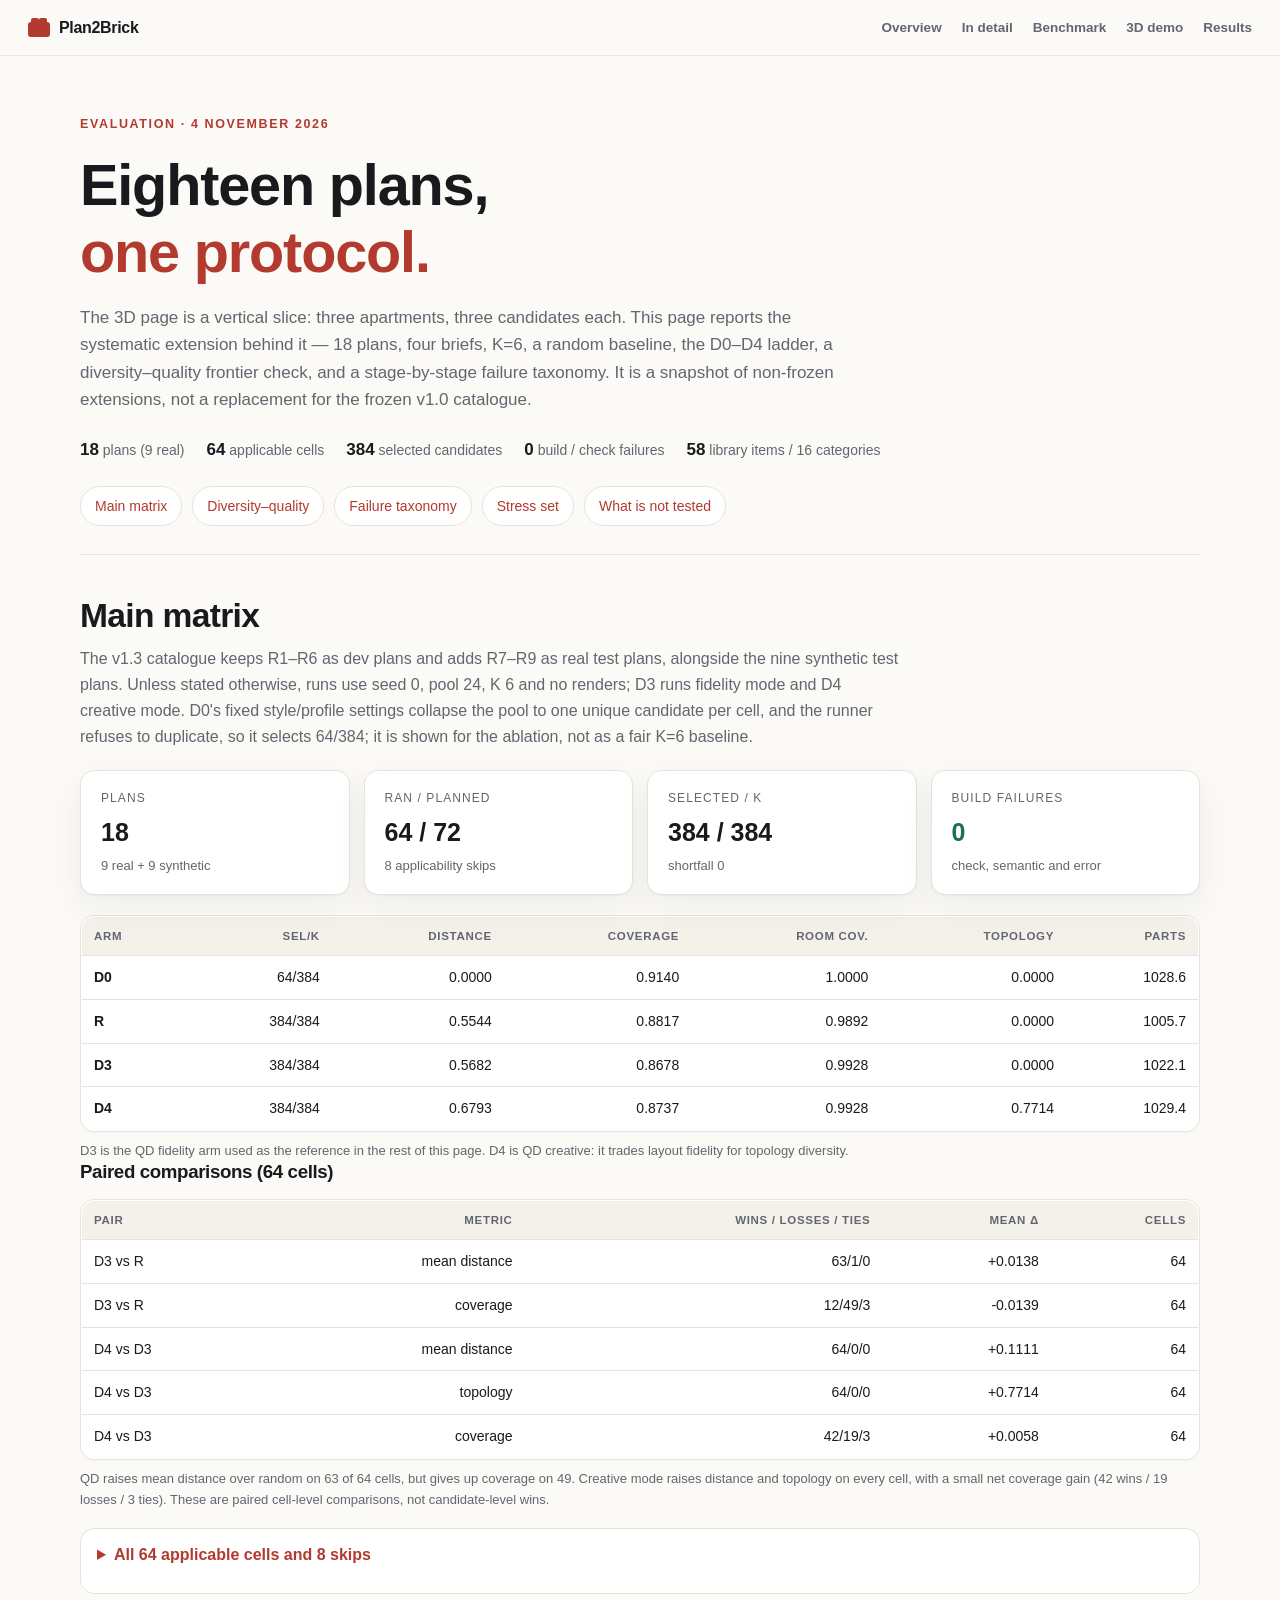
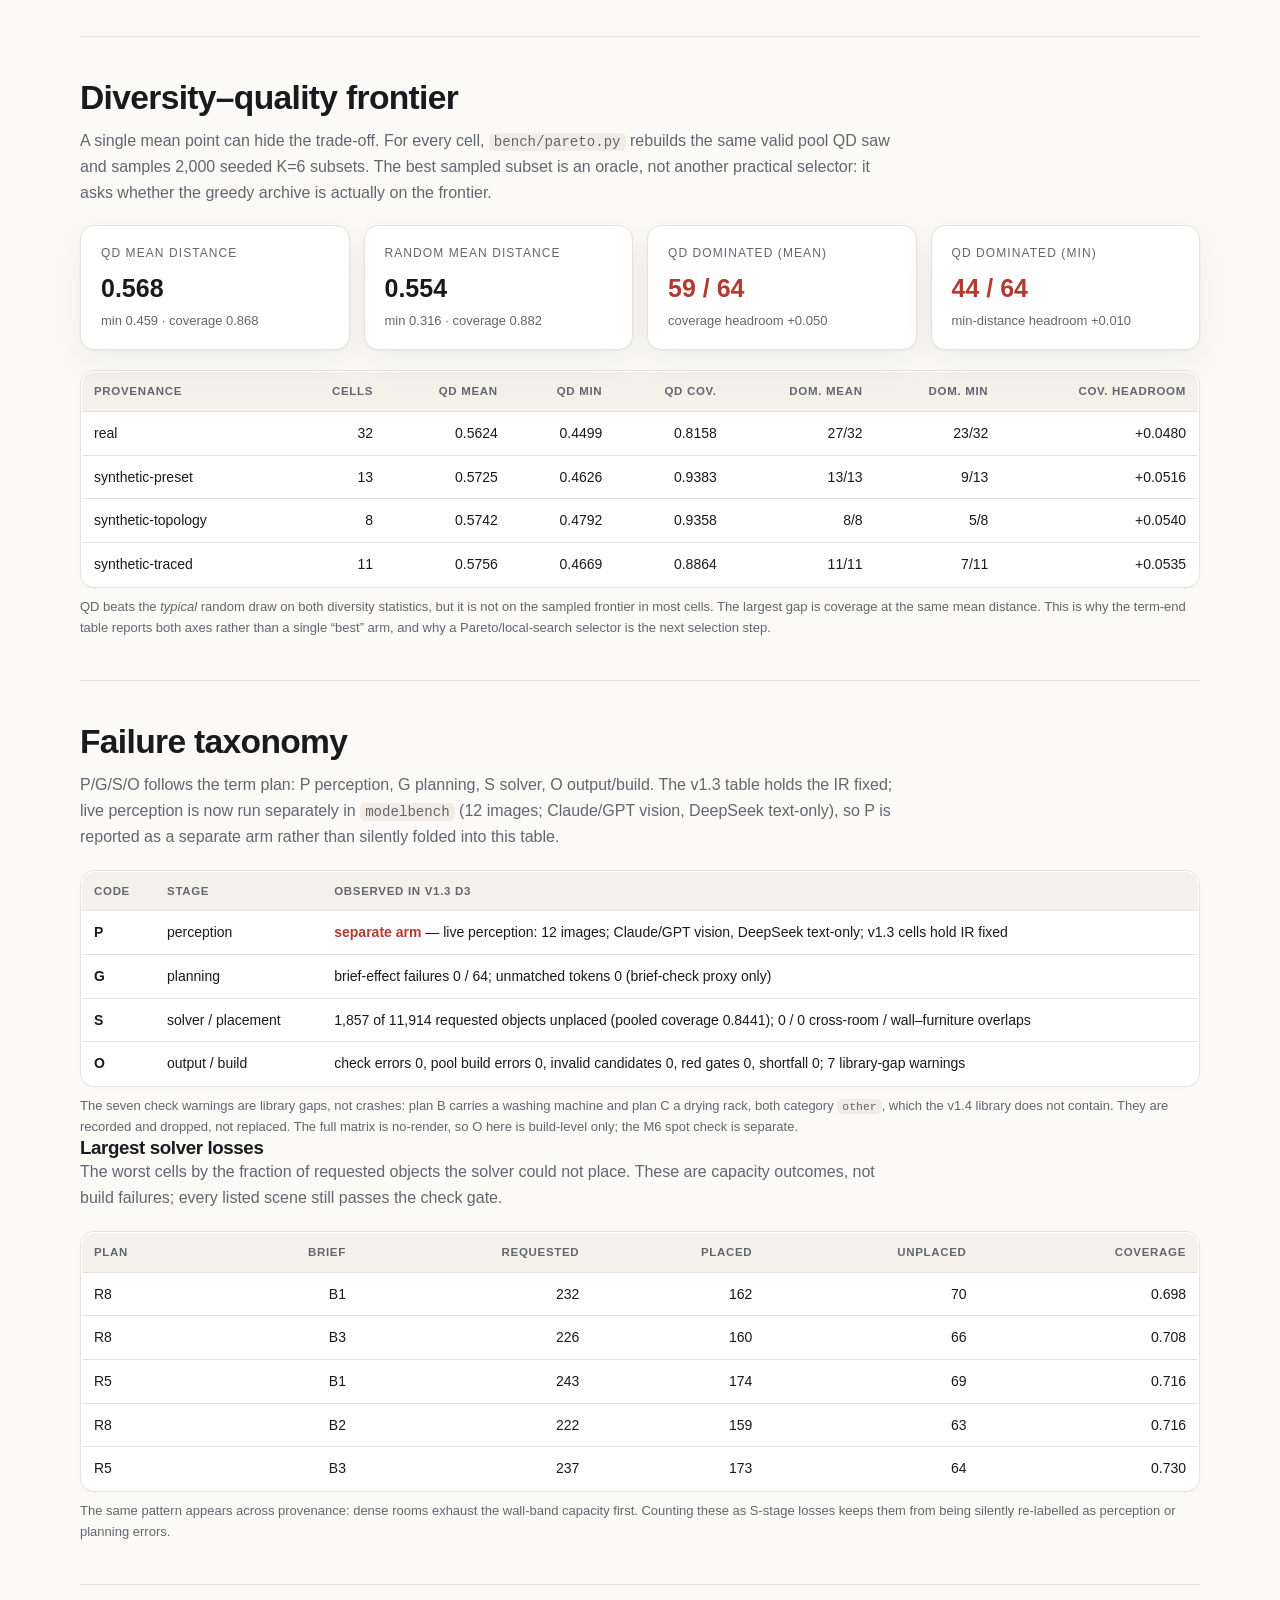
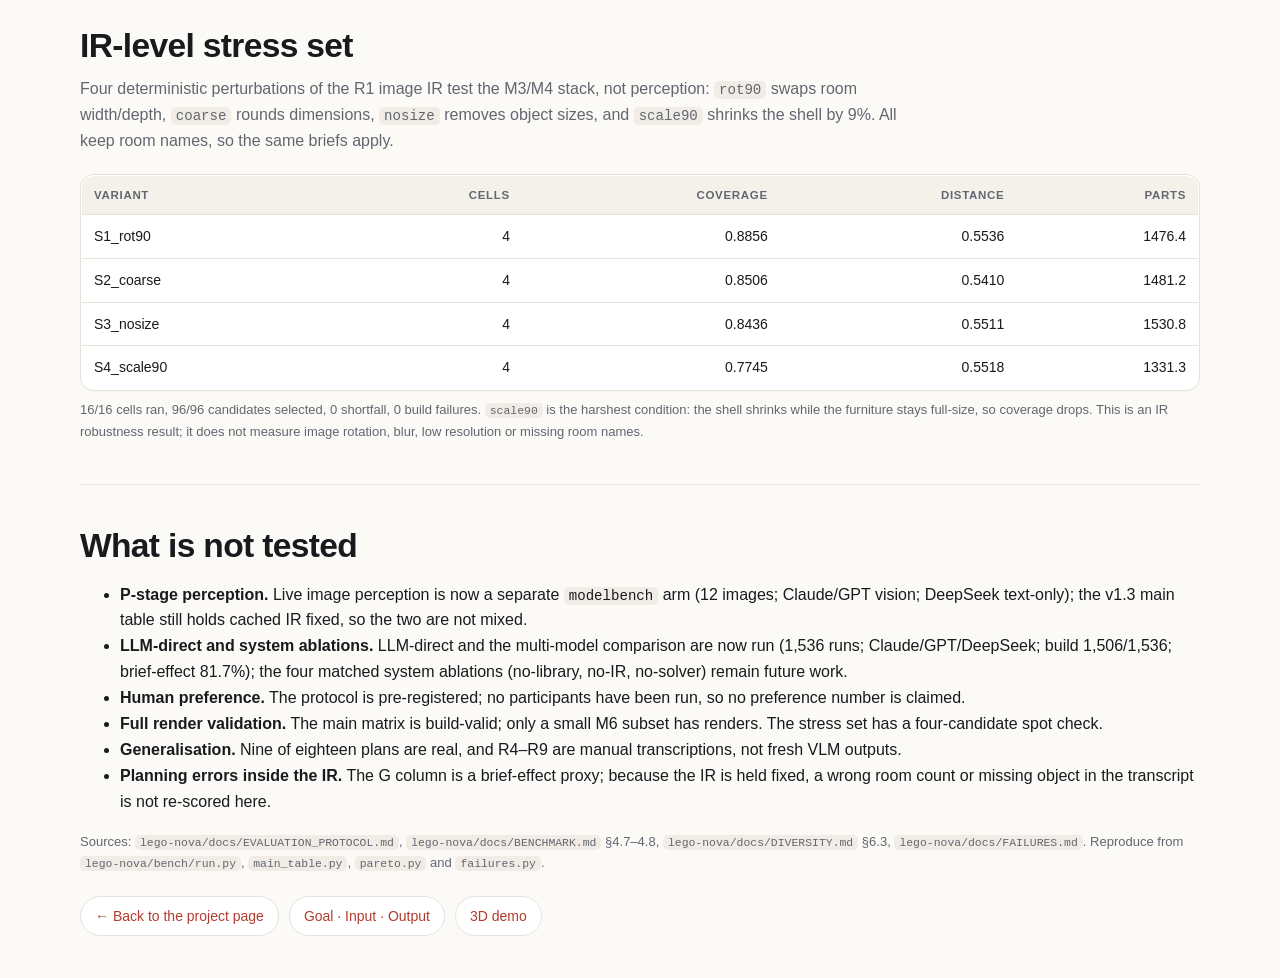
==== commit f72850eb: "Publish Plan2Brick project page" ====
--- a/benchmark.html
+++ b/benchmark.html
@@ -144,9 +144,10 @@
   <h2>Failure taxonomy</h2>
   <p class="lede">P/G/S/O follows the term plan: P perception, G planning, S solver,
   O output/build. The v1.3 table holds the IR fixed; live perception is now run
-  separately in <code>modelbench</code> (11 plans, Claude/GPT), so P is reported
-  as a separate arm rather than silently folded into this table.</p>
-  <div class="table-wrap"><table class="fault-table"><thead><tr><th>Code</th><th>Stage</th><th>Observed in v1.3 D3</th></tr></thead><tbody><tr><td><b>P</b></td><td>perception</td><td><span class='warn'>separate arm</span> — live perception: 11 plans, Claude/GPT; v1.3 cells hold IR fixed</td></tr><tr><td><b>G</b></td><td>planning</td><td>brief-effect failures 0 / 64; unmatched tokens 0 (brief-check proxy only)</td></tr><tr><td><b>S</b></td><td>solver / placement</td><td>1,857 of 11,914 requested objects unplaced (pooled coverage 0.8441); 0 / 0 cross-room / wall–furniture overlaps</td></tr><tr><td><b>O</b></td><td>output / build</td><td>check errors 0, pool build errors 0, invalid candidates 0, red gates 0, shortfall 0; 7 library-gap warnings</td></tr></tbody></table></div>
+  separately in <code>modelbench</code> (12 images; Claude/GPT vision, DeepSeek
+  text-only), so P is reported as a separate arm rather than silently folded into
+  this table.</p>
+  <div class="table-wrap"><table class="fault-table"><thead><tr><th>Code</th><th>Stage</th><th>Observed in v1.3 D3</th></tr></thead><tbody><tr><td><b>P</b></td><td>perception</td><td><span class='warn'>separate arm</span> — live perception: 12 images; Claude/GPT vision, DeepSeek text-only; v1.3 cells hold IR fixed</td></tr><tr><td><b>G</b></td><td>planning</td><td>brief-effect failures 0 / 64; unmatched tokens 0 (brief-check proxy only)</td></tr><tr><td><b>S</b></td><td>solver / placement</td><td>1,857 of 11,914 requested objects unplaced (pooled coverage 0.8441); 0 / 0 cross-room / wall–furniture overlaps</td></tr><tr><td><b>O</b></td><td>output / build</td><td>check errors 0, pool build errors 0, invalid candidates 0, red gates 0, shortfall 0; 7 library-gap warnings</td></tr></tbody></table></div>
   <p class="note">The seven check warnings are library gaps, not crashes: plan B carries
   a washing machine and plan C a drying rack, both category <code>other</code>, which the
   v1.4 library does not contain. They are recorded and dropped, not replaced. The full
@@ -178,8 +179,8 @@
 <section class="bench-section wrap" id="caveats">
   <h2>What is not tested</h2>
   <ul>
-    <li><b>P-stage perception.</b> Live image perception is now a separate <code>modelbench</code> arm (11 plans, Claude/GPT); the v1.3 main table still holds cached IR fixed, so the two are not mixed.</li>
-    <li><b>LLM-direct and system ablations.</b> LLM-direct and the multi-model comparison are now run (845 Claude/GPT runs; brief-effect 83.0%); the four matched system ablations (no-library, no-IR, no-solver) remain future work.</li>
+    <li><b>P-stage perception.</b> Live image perception is now a separate <code>modelbench</code> arm (12 images; Claude/GPT vision; DeepSeek text-only); the v1.3 main table still holds cached IR fixed, so the two are not mixed.</li>
+    <li><b>LLM-direct and system ablations.</b> LLM-direct and the multi-model comparison are now run (1,536 runs; Claude/GPT/DeepSeek; build 1,506/1,536; brief-effect 81.7%); the four matched system ablations (no-library, no-IR, no-solver) remain future work.</li>
     <li><b>Human preference.</b> The protocol is pre-registered; no participants have been run, so no preference number is claimed.</li>
     <li><b>Full render validation.</b> The main matrix is build-valid; only a small M6 subset has renders. The stress set has a four-candidate spot check.</li>
     <li><b>Generalisation.</b> Nine of eighteen plans are real, and R4–R9 are manual transcriptions, not fresh VLM outputs.</li>
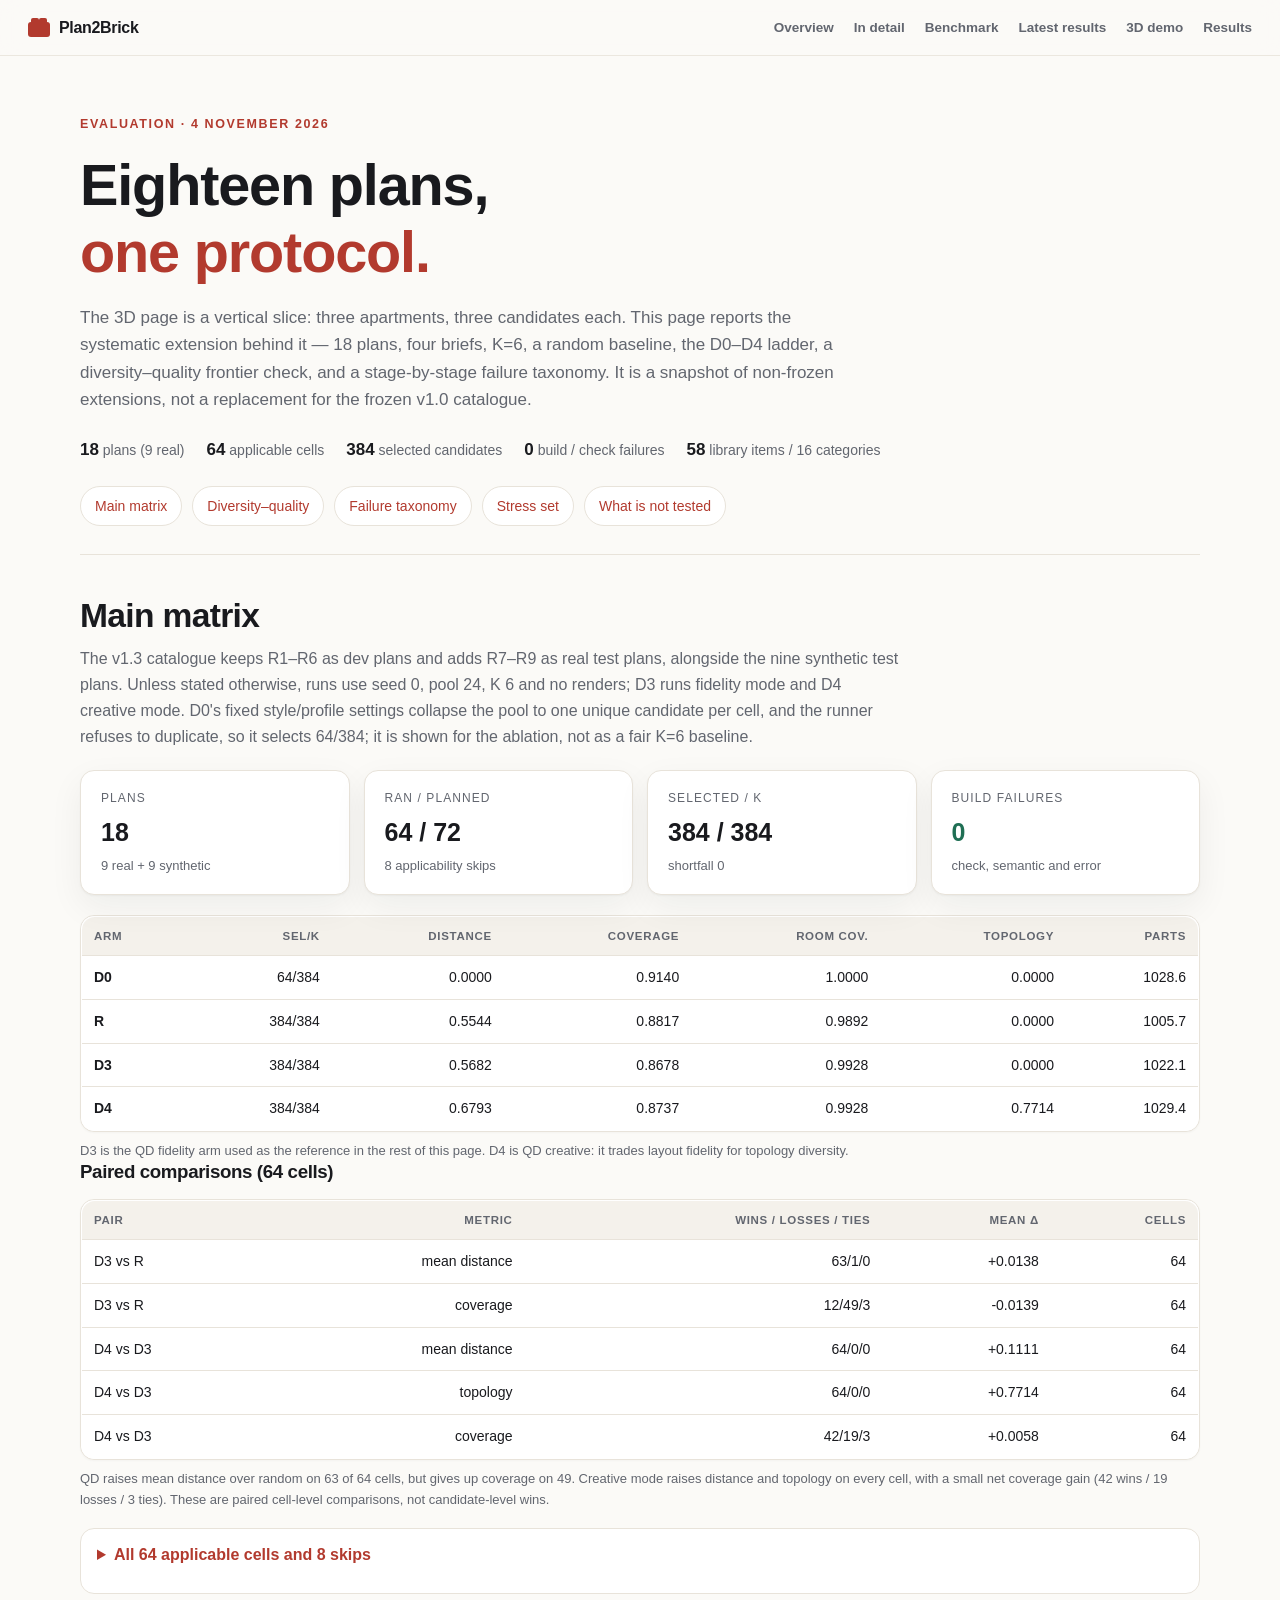
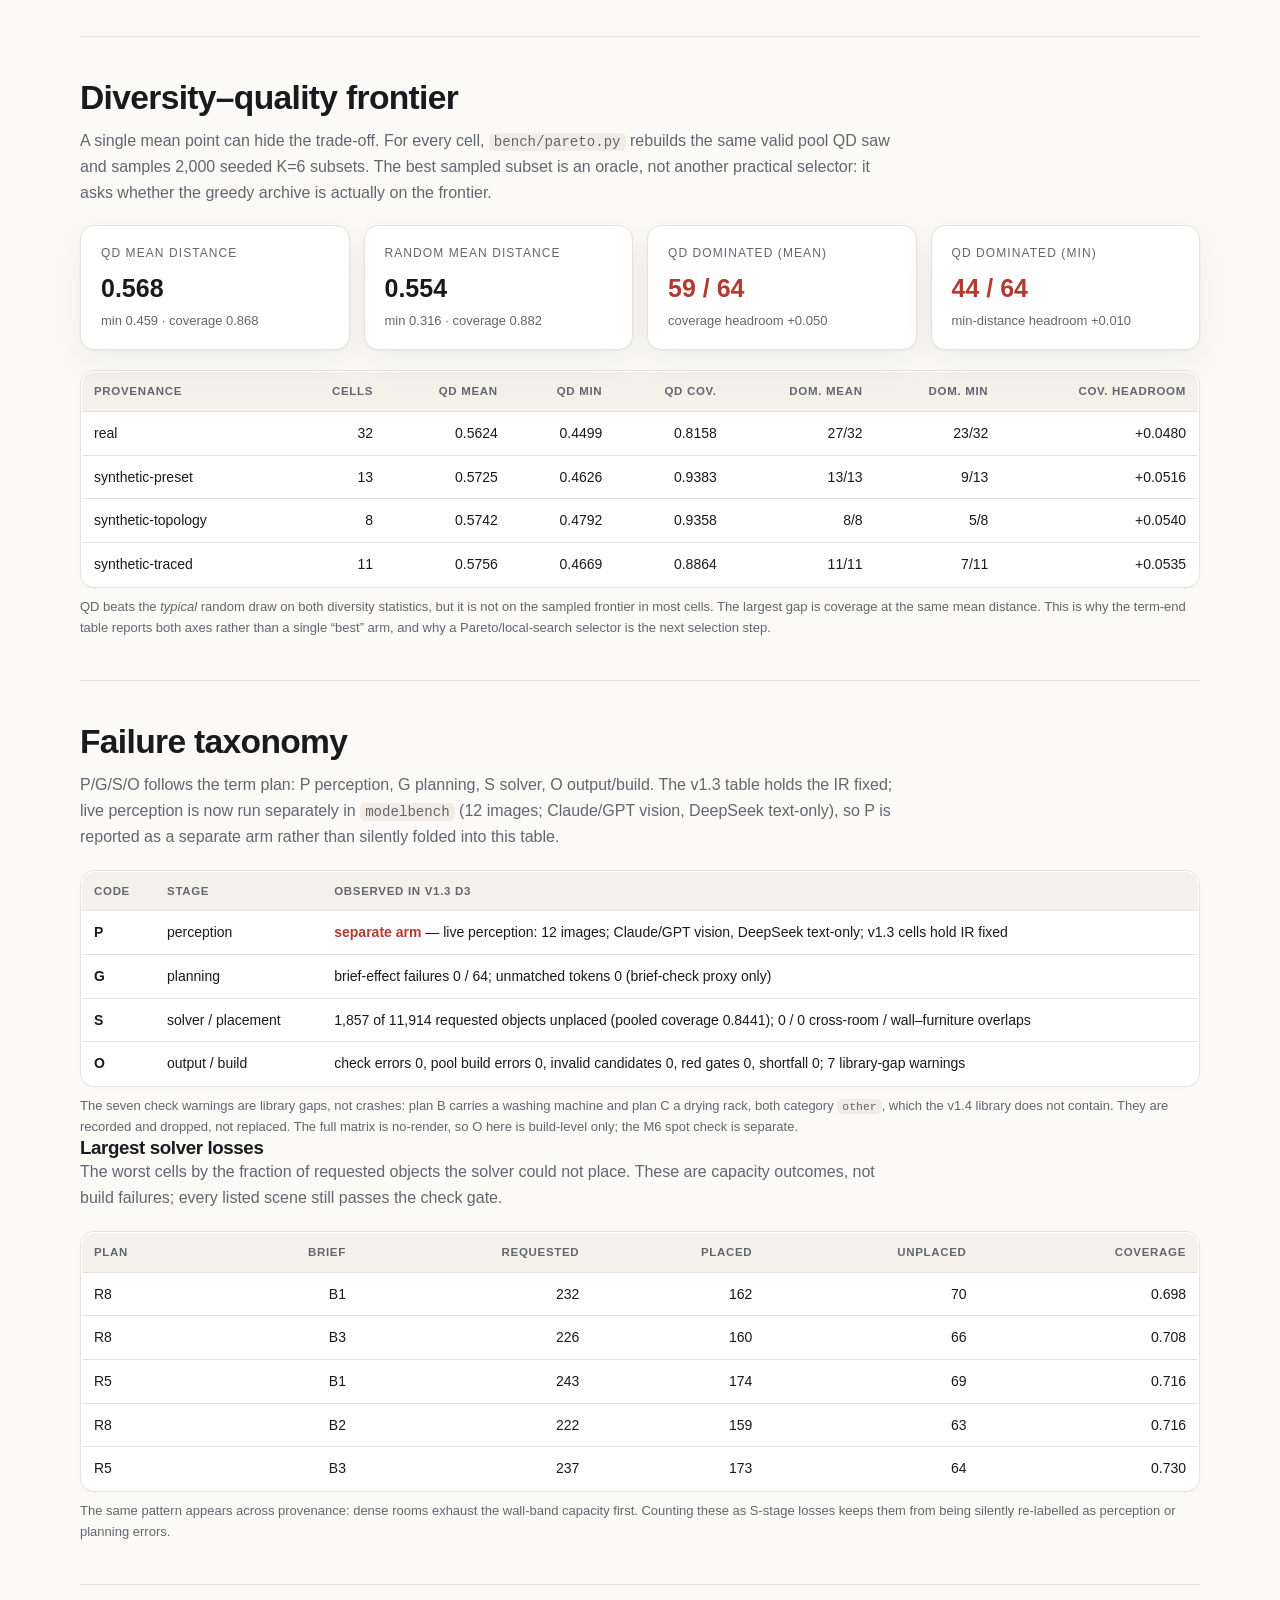
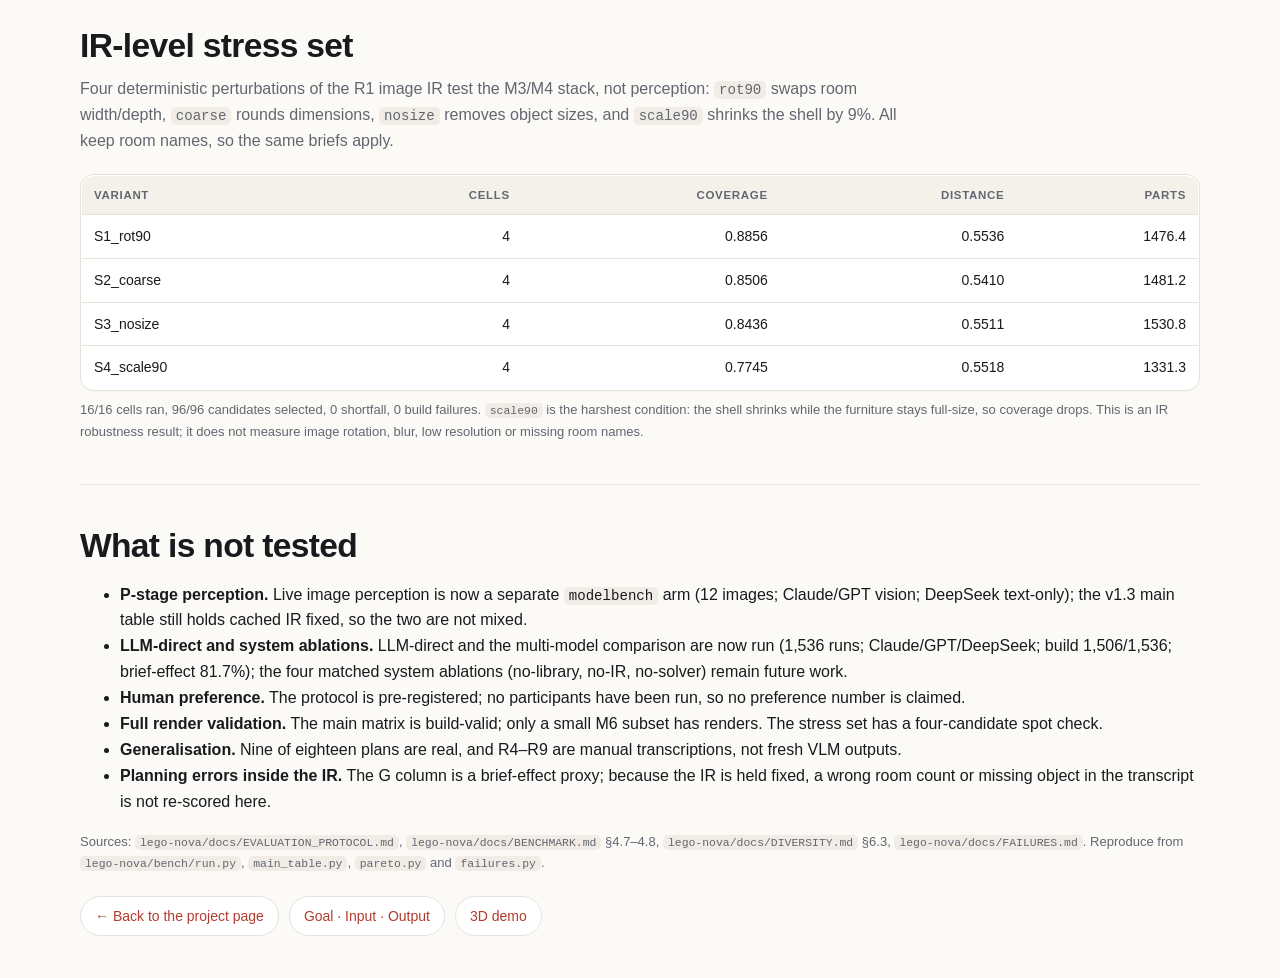
==== commit 0b310bd1: "Publish Plan2Brick project page" ====
--- a/benchmark.html
+++ b/benchmark.html
@@ -59,6 +59,7 @@
     <a href="index.html">Overview</a>
     <a href="goal.html">In detail</a>
     <a href="benchmark.html" aria-current="page">Benchmark</a>
+    <a href="latest.html">Latest results</a>
     <a href="index.html#viewer">3D demo</a>
     <a href="index.html#results">Results</a>
   </nav>
